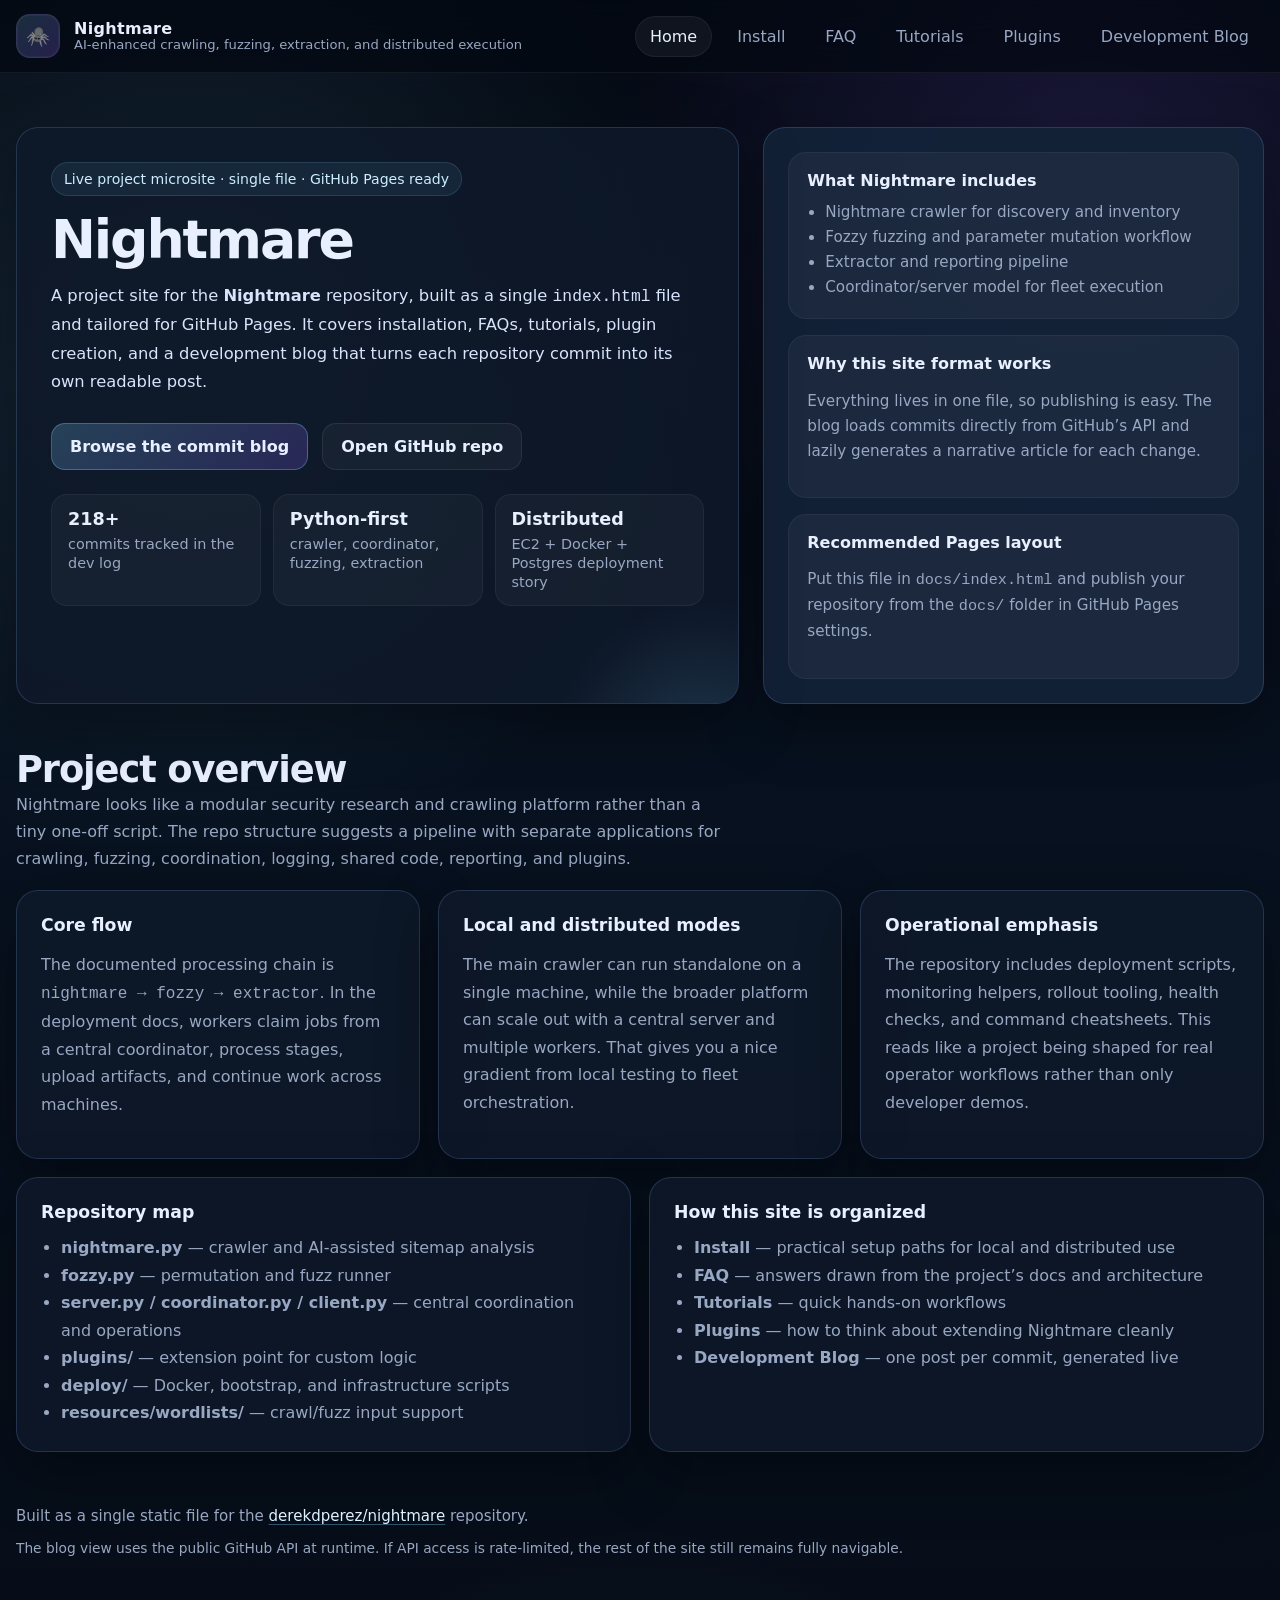
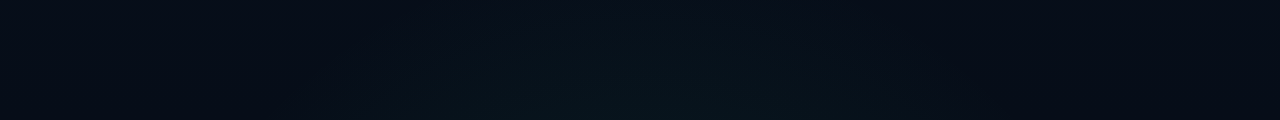
==== docs/index.html @ af520145 "update" ====
<!DOCTYPE html>
<html lang="en">
<head>
  <meta charset="UTF-8" />
  <meta
    name="viewport"
    content="width=device-width, initial-scale=1.0"
  />
  <title>Nightmare — Project Site</title>
  <meta
    name="description"
    content="Nightmare project website with install guide, FAQs, tutorials, plugin authoring docs, and a commit-by-commit development blog."
  />
  <style>
    :root {
      --bg: #07111f;
      --bg-soft: #0d1728;
      --panel: rgba(14, 25, 42, 0.88);
      --panel-2: rgba(20, 34, 56, 0.95);
      --border: rgba(143, 188, 255, 0.18);
      --text: #e8f0ff;
      --muted: #98a7c2;
      --accent: #7dd3fc;
      --accent-2: #8b5cf6;
      --accent-3: #34d399;
      --danger: #fb7185;
      --shadow: 0 20px 60px rgba(0, 0, 0, 0.35);
      --radius: 22px;
      --radius-sm: 14px;
      --max: 1280px;
      --mono: ui-monospace, SFMono-Regular, Menlo, Consolas, "Liberation Mono", monospace;
      --sans: Inter, ui-sans-serif, system-ui, -apple-system, BlinkMacSystemFont, "Segoe UI", sans-serif;
    }

    * {
      box-sizing: border-box;
    }

    html {
      scroll-behavior: smooth;
    }

    body {
      margin: 0;
      font-family: var(--sans);
      color: var(--text);
      background:
        radial-gradient(circle at 15% 20%, rgba(125, 211, 252, 0.14), transparent 30%),
        radial-gradient(circle at 85% 10%, rgba(139, 92, 246, 0.16), transparent 26%),
        radial-gradient(circle at 50% 120%, rgba(52, 211, 153, 0.10), transparent 24%),
        linear-gradient(180deg, #040912 0%, #07111f 48%, #060d18 100%);
      min-height: 100vh;
      overflow-x: hidden;
    }

    a {
      color: inherit;
      text-decoration: none;
    }

    code, pre {
      font-family: var(--mono);
    }

    .shell {
      width: min(var(--max), calc(100% - 32px));
      margin: 0 auto;
    }

    .topbar {
      position: sticky;
      top: 0;
      z-index: 50;
      backdrop-filter: blur(18px);
      background: rgba(4, 9, 18, 0.72);
      border-bottom: 1px solid rgba(255, 255, 255, 0.06);
    }

    .topbar-inner {
      width: min(var(--max), calc(100% - 32px));
      margin: 0 auto;
      display: flex;
      align-items: center;
      gap: 18px;
      min-height: 72px;
      justify-content: space-between;
    }

    .brand {
      display: flex;
      align-items: center;
      gap: 14px;
      min-width: 0;
    }

    .brand-mark {
      width: 44px;
      height: 44px;
      border-radius: 14px;
      display: grid;
      place-items: center;
      background:
        linear-gradient(135deg, rgba(125, 211, 252, 0.18), rgba(139, 92, 246, 0.25));
      border: 1px solid rgba(255, 255, 255, 0.08);
      box-shadow: inset 0 0 0 1px rgba(255, 255, 255, 0.04);
      font-size: 1.2rem;
    }

    .brand h1 {
      margin: 0;
      font-size: 1rem;
      line-height: 1.1;
      letter-spacing: 0.02em;
    }

    .brand p {
      margin: 0;
      color: var(--muted);
      font-size: 0.82rem;
    }

    .nav {
      display: flex;
      flex-wrap: wrap;
      gap: 10px;
      justify-content: flex-end;
    }

    .nav a,
    .nav button {
      border: 1px solid transparent;
      background: transparent;
      color: var(--muted);
      padding: 10px 14px;
      border-radius: 999px;
      cursor: pointer;
      font: inherit;
      transition: 0.2s ease;
    }

    .nav a:hover,
    .nav button:hover,
    .nav a.active {
      color: var(--text);
      background: rgba(255, 255, 255, 0.05);
      border-color: rgba(255, 255, 255, 0.06);
    }

    .hero {
      padding: 54px 0 28px;
    }

    .hero-grid {
      display: grid;
      grid-template-columns: 1.3fr 0.9fr;
      gap: 24px;
      align-items: stretch;
    }

    .card {
      background: var(--panel);
      border: 1px solid var(--border);
      border-radius: var(--radius);
      box-shadow: var(--shadow);
    }

    .hero-main {
      padding: 34px;
      position: relative;
      overflow: hidden;
      isolation: isolate;
    }

    .hero-main::before {
      content: "";
      position: absolute;
      inset: auto -20% -40% auto;
      width: 360px;
      height: 360px;
      background: radial-gradient(circle, rgba(125, 211, 252, 0.16), transparent 60%);
      z-index: -1;
    }

    .eyebrow {
      display: inline-flex;
      align-items: center;
      gap: 10px;
      padding: 8px 12px;
      border-radius: 999px;
      background: rgba(125, 211, 252, 0.08);
      border: 1px solid rgba(125, 211, 252, 0.14);
      color: #cdeeff;
      font-size: 0.88rem;
      margin-bottom: 18px;
    }

    .hero h2 {
      margin: 0 0 16px;
      font-size: clamp(2.1rem, 4.2vw, 4.3rem);
      line-height: 0.96;
      letter-spacing: -0.04em;
    }

    .hero p.lead {
      margin: 0 0 26px;
      max-width: 72ch;
      color: #d7e4fb;
      font-size: 1.02rem;
      line-height: 1.75;
    }

    .cta-row {
      display: flex;
      flex-wrap: wrap;
      gap: 14px;
      margin-bottom: 24px;
    }

    .btn {
      border: 1px solid rgba(255, 255, 255, 0.08);
      color: var(--text);
      background: rgba(255, 255, 255, 0.04);
      padding: 13px 18px;
      border-radius: 14px;
      display: inline-flex;
      align-items: center;
      justify-content: center;
      gap: 10px;
      font-weight: 600;
      transition: 0.22s ease;
      cursor: pointer;
    }

    .btn:hover {
      transform: translateY(-1px);
      background: rgba(255, 255, 255, 0.08);
      border-color: rgba(255, 255, 255, 0.12);
    }

    .btn-primary {
      background: linear-gradient(135deg, rgba(125, 211, 252, 0.22), rgba(139, 92, 246, 0.22));
      border-color: rgba(125, 211, 252, 0.3);
    }

    .hero-meta {
      display: grid;
      grid-template-columns: repeat(3, minmax(0, 1fr));
      gap: 12px;
    }

    .stat {
      padding: 14px 16px;
      border-radius: 16px;
      background: rgba(255, 255, 255, 0.035);
      border: 1px solid rgba(255, 255, 255, 0.05);
    }

    .stat strong {
      display: block;
      font-size: 1.1rem;
      margin-bottom: 5px;
    }

    .stat span {
      color: var(--muted);
      font-size: 0.9rem;
    }

    .hero-side {
      padding: 24px;
      display: flex;
      flex-direction: column;
      gap: 16px;
      background: var(--panel-2);
    }

    .mini-block {
      padding: 18px;
      border-radius: 18px;
      background: rgba(255, 255, 255, 0.04);
      border: 1px solid rgba(255, 255, 255, 0.05);
    }

    .mini-block h3 {
      margin: 0 0 8px;
      font-size: 1rem;
    }

    .mini-block p,
    .mini-block li {
      color: var(--muted);
      line-height: 1.65;
      font-size: 0.95rem;
    }

    .mini-block ul {
      margin: 10px 0 0;
      padding-left: 18px;
    }

    main {
      padding-bottom: 80px;
    }

    .page {
      display: none;
      padding-top: 16px;
      animation: fadeIn 0.35s ease;
    }

    .page.active {
      display: block;
    }

    @keyframes fadeIn {
      from {
        opacity: 0;
        transform: translateY(8px);
      }
      to {
        opacity: 1;
        transform: translateY(0);
      }
    }

    .section-title {
      display: flex;
      justify-content: space-between;
      align-items: end;
      gap: 16px;
      margin: 0 0 18px;
    }

    .section-title h2 {
      margin: 0;
      font-size: clamp(1.5rem, 3vw, 2.3rem);
      letter-spacing: -0.03em;
    }

    .section-title p {
      margin: 0;
      color: var(--muted);
      max-width: 70ch;
      line-height: 1.7;
    }

    .grid-2,
    .grid-3 {
      display: grid;
      gap: 18px;
    }

    .grid-2 {
      grid-template-columns: repeat(2, minmax(0, 1fr));
    }

    .grid-3 {
      grid-template-columns: repeat(3, minmax(0, 1fr));
    }

    .content-card {
      padding: 24px;
    }

    .content-card h3 {
      margin: 0 0 10px;
      font-size: 1.08rem;
    }

    .content-card p,
    .content-card li {
      color: var(--muted);
      line-height: 1.72;
    }

    .content-card ul,
    .content-card ol {
      margin: 12px 0 0;
      padding-left: 20px;
    }

    .code-block {
      background: #06101d;
      border: 1px solid rgba(125, 211, 252, 0.12);
      border-radius: 18px;
      padding: 18px;
      overflow: auto;
      color: #d9ebff;
      line-height: 1.75;
      font-size: 0.92rem;
    }

    .callout {
      border-left: 4px solid var(--accent);
      background: rgba(125, 211, 252, 0.06);
      padding: 16px 18px;
      border-radius: 14px;
      color: #ddecff;
      line-height: 1.7;
    }

    .faq-item {
      border-top: 1px solid rgba(255, 255, 255, 0.06);
      padding: 18px 0;
    }

    .faq-item:first-child {
      border-top: 0;
      padding-top: 0;
    }

    .faq-item h3 {
      margin: 0 0 8px;
      font-size: 1.02rem;
    }

    .tutorial-step {
      display: grid;
      grid-template-columns: 44px 1fr;
      gap: 16px;
      align-items: start;
      margin-top: 16px;
    }

    .tutorial-step:first-child {
      margin-top: 0;
    }

    .step-num {
      width: 44px;
      height: 44px;
      display: grid;
      place-items: center;
      border-radius: 14px;
      background: linear-gradient(135deg, rgba(52, 211, 153, 0.18), rgba(125, 211, 252, 0.18));
      border: 1px solid rgba(255, 255, 255, 0.08);
      font-weight: 700;
    }

    .blog-toolbar {
      display: grid;
      grid-template-columns: 1fr auto auto;
      gap: 12px;
      margin-bottom: 18px;
    }

    .input,
    .select {
      width: 100%;
      border-radius: 14px;
      border: 1px solid rgba(255, 255, 255, 0.08);
      background: rgba(255, 255, 255, 0.04);
      color: var(--text);
      padding: 13px 14px;
      font: inherit;
      outline: none;
    }

    .input::placeholder {
      color: #8ca0be;
    }

    .blog-layout {
      display: grid;
      grid-template-columns: 330px minmax(0, 1fr);
      gap: 18px;
    }

    .blog-list,
    .blog-viewer {
      min-height: 640px;
    }

    .blog-list {
      padding: 16px;
      overflow: hidden;
    }

    .commit-scroll {
      max-height: 980px;
      overflow: auto;
      padding-right: 4px;
    }

    .commit-item {
      width: 100%;
      text-align: left;
      padding: 14px;
      border-radius: 16px;
      background: transparent;
      color: var(--text);
      border: 1px solid transparent;
      display: block;
      cursor: pointer;
      transition: 0.2s ease;
      margin-bottom: 8px;
    }

    .commit-item:hover,
    .commit-item.active {
      background: rgba(255, 255, 255, 0.05);
      border-color: rgba(125, 211, 252, 0.16);
    }

    .commit-title {
      font-weight: 700;
      margin-bottom: 8px;
      line-height: 1.35;
      color: #edf6ff;
    }

    .commit-meta {
      color: var(--muted);
      font-size: 0.86rem;
      line-height: 1.55;
    }

    .blog-viewer {
      padding: 24px;
      display: flex;
      flex-direction: column;
      gap: 16px;
    }

    .post-header {
      display: flex;
      flex-wrap: wrap;
      justify-content: space-between;
      gap: 16px;
      align-items: start;
    }

    .post-header h3 {
      margin: 0 0 8px;
      font-size: clamp(1.35rem, 2.5vw, 2rem);
      line-height: 1.15;
      letter-spacing: -0.03em;
    }

    .post-badges {
      display: flex;
      flex-wrap: wrap;
      gap: 8px;
      margin-top: 10px;
    }

    .badge {
      display: inline-flex;
      align-items: center;
      gap: 8px;
      padding: 8px 10px;
      border-radius: 999px;
      background: rgba(255, 255, 255, 0.05);
      color: #d6e7ff;
      border: 1px solid rgba(255, 255, 255, 0.06);
      font-size: 0.84rem;
    }

    .post-summary,
    .post-article {
      color: #dbe8ff;
      line-height: 1.8;
      font-size: 0.99rem;
    }

    .post-article p {
      margin: 0 0 1rem;
    }

    .changed-files {
      display: grid;
      grid-template-columns: repeat(2, minmax(0, 1fr));
      gap: 10px;
    }

    .file-chip {
      padding: 12px 14px;
      border-radius: 14px;
      background: rgba(255, 255, 255, 0.04);
      border: 1px solid rgba(255, 255, 255, 0.05);
      color: #d9e8ff;
      font-size: 0.9rem;
      overflow: hidden;
      text-overflow: ellipsis;
      white-space: nowrap;
    }

    .muted {
      color: var(--muted);
    }

    .spinner {
      width: 18px;
      height: 18px;
      border-radius: 50%;
      border: 2px solid rgba(255,255,255,0.15);
      border-top-color: var(--accent);
      animation: spin 0.8s linear infinite;
      display: inline-block;
      vertical-align: middle;
      margin-right: 8px;
    }

    @keyframes spin {
      to { transform: rotate(360deg); }
    }

    .footer {
      padding: 40px 0 70px;
      color: var(--muted);
      font-size: 0.94rem;
    }

    .repo-link {
      color: #dff2ff;
      text-decoration: underline;
      text-decoration-color: rgba(125, 211, 252, 0.35);
      text-underline-offset: 3px;
    }

    .small {
      font-size: 0.86rem;
      color: var(--muted);
    }

    .notice {
      padding: 14px 16px;
      border-radius: 14px;
      border: 1px solid rgba(251, 113, 133, 0.18);
      background: rgba(251, 113, 133, 0.07);
      color: #ffd8e0;
      line-height: 1.7;
    }

    @media (max-width: 1080px) {
      .hero-grid,
      .blog-layout,
      .grid-3,
      .grid-2 {
        grid-template-columns: 1fr;
      }

      .hero-meta {
        grid-template-columns: 1fr;
      }

      .blog-toolbar {
        grid-template-columns: 1fr;
      }

      .changed-files {
        grid-template-columns: 1fr;
      }

      .commit-scroll {
        max-height: 420px;
      }
    }

    @media (max-width: 720px) {
      .topbar-inner {
        align-items: flex-start;
        padding: 12px 0;
        flex-direction: column;
      }

      .nav {
        width: 100%;
        justify-content: flex-start;
      }

      .hero-main,
      .hero-side,
      .content-card,
      .blog-list,
      .blog-viewer {
        padding: 18px;
      }

      .hero h2 {
        font-size: 2.3rem;
      }
    }
  </style>
</head>
<body>
  <header class="topbar">
    <div class="topbar-inner">
      <div class="brand">
        <div class="brand-mark">🕷️</div>
        <div>
          <h1>Nightmare</h1>
          <p>AI-enhanced crawling, fuzzing, extraction, and distributed execution</p>
        </div>
      </div>

      <nav class="nav" aria-label="Primary">
        <a href="#home" data-route="home">Home</a>
        <a href="#install" data-route="install">Install</a>
        <a href="#faq" data-route="faq">FAQ</a>
        <a href="#tutorials" data-route="tutorials">Tutorials</a>
        <a href="#plugins" data-route="plugins">Plugins</a>
        <a href="#blog" data-route="blog">Development Blog</a>
      </nav>
    </div>
  </header>

  <main class="shell">
    <section class="hero" id="hero">
      <div class="hero-grid">
        <article class="hero-main card">
          <div class="eyebrow">Live project microsite · single file · GitHub Pages ready</div>
          <h2>Nightmare</h2>
          <p class="lead">
            A project site for the <strong>Nightmare</strong> repository, built as a single
            <code>index.html</code> file and tailored for GitHub Pages. It covers installation,
            FAQs, tutorials, plugin creation, and a development blog that turns each repository
            commit into its own readable post.
          </p>

          <div class="cta-row">
            <a class="btn btn-primary" href="#blog">Browse the commit blog</a>
            <a class="btn" href="https://github.com/derekdperez/nightmare" target="_blank" rel="noreferrer">Open GitHub repo</a>
          </div>

          <div class="hero-meta">
            <div class="stat">
              <strong id="metaCommits">218+</strong>
              <span>commits tracked in the dev log</span>
            </div>
            <div class="stat">
              <strong id="metaLanguage">Python-first</strong>
              <span>crawler, coordinator, fuzzing, extraction</span>
            </div>
            <div class="stat">
              <strong id="metaArchitecture">Distributed</strong>
              <span>EC2 + Docker + Postgres deployment story</span>
            </div>
          </div>
        </article>

        <aside class="hero-side card">
          <div class="mini-block">
            <h3>What Nightmare includes</h3>
            <ul>
              <li>Nightmare crawler for discovery and inventory</li>
              <li>Fozzy fuzzing and parameter mutation workflow</li>
              <li>Extractor and reporting pipeline</li>
              <li>Coordinator/server model for fleet execution</li>
            </ul>
          </div>

          <div class="mini-block">
            <h3>Why this site format works</h3>
            <p>
              Everything lives in one file, so publishing is easy. The blog loads commits directly
              from GitHub’s API and lazily generates a narrative article for each change.
            </p>
          </div>

          <div class="mini-block">
            <h3>Recommended Pages layout</h3>
            <p>
              Put this file in <code>docs/index.html</code> and publish your repository from the
              <code>docs/</code> folder in GitHub Pages settings.
            </p>
          </div>
        </aside>
      </div>
    </section>

    <section class="page active" id="page-home" data-page="home">
      <div class="section-title">
        <div>
          <h2>Project overview</h2>
          <p>
            Nightmare looks like a modular security research and crawling platform rather than a
            tiny one-off script. The repo structure suggests a pipeline with separate applications
            for crawling, fuzzing, coordination, logging, shared code, reporting, and plugins.
          </p>
        </div>
      </div>

      <div class="grid-3">
        <article class="card content-card">
          <h3>Core flow</h3>
          <p>
            The documented processing chain is <code>nightmare → fozzy → extractor</code>. In the
            deployment docs, workers claim jobs from a central coordinator, process stages, upload
            artifacts, and continue work across machines.
          </p>
        </article>

        <article class="card content-card">
          <h3>Local and distributed modes</h3>
          <p>
            The main crawler can run standalone on a single machine, while the broader platform can
            scale out with a central server and multiple workers. That gives you a nice gradient
            from local testing to fleet orchestration.
          </p>
        </article>

        <article class="card content-card">
          <h3>Operational emphasis</h3>
          <p>
            The repository includes deployment scripts, monitoring helpers, rollout tooling, health
            checks, and command cheatsheets. This reads like a project being shaped for real
            operator workflows rather than only developer demos.
          </p>
        </article>
      </div>

      <div style="height: 18px;"></div>

      <div class="grid-2">
        <article class="card content-card">
          <h3>Repository map</h3>
          <ul>
            <li><strong>nightmare.py</strong> — crawler and AI-assisted sitemap analysis</li>
            <li><strong>fozzy.py</strong> — permutation and fuzz runner</li>
            <li><strong>server.py / coordinator.py / client.py</strong> — central coordination and operations</li>
            <li><strong>plugins/</strong> — extension point for custom logic</li>
            <li><strong>deploy/</strong> — Docker, bootstrap, and infrastructure scripts</li>
            <li><strong>resources/wordlists/</strong> — crawl/fuzz input support</li>
          </ul>
        </article>

        <article class="card content-card">
          <h3>How this site is organized</h3>
          <ul>
            <li><strong>Install</strong> — practical setup paths for local and distributed use</li>
            <li><strong>FAQ</strong> — answers drawn from the project’s docs and architecture</li>
            <li><strong>Tutorials</strong> — quick hands-on workflows</li>
            <li><strong>Plugins</strong> — how to think about extending Nightmare cleanly</li>
            <li><strong>Development Blog</strong> — one post per commit, generated live</li>
          </ul>
        </article>
      </div>
    </section>

    <section class="page" id="page-install" data-page="install">
      <div class="section-title">
        <div>
          <h2>Install Nightmare</h2>
          <p>
            There are two sane ways to start: a local Python setup for development and exploration,
            or a Docker-centered deployment path if you want the coordinator and worker model.
          </p>
        </div>
      </div>

      <div class="grid-2">
        <article class="card content-card">
          <h3>Local Python setup</h3>
          <div class="code-block"><pre>git clone https://github.com/derekdperez/nightmare.git
cd nightmare

python -m venv .venv
# macOS / Linux
source .venv/bin/activate
# Windows PowerShell
# .\.venv\Scripts\Activate.ps1

pip install --upgrade pip
pip install -r requirements.txt</pre></div>
          <p>
            This is the best path for reading code, testing the crawler locally, iterating on
            plugins, and validating configuration changes before you involve Docker or cloud
            infrastructure.
          </p>
        </article>

        <article class="card content-card">
          <h3>Docker-based setup</h3>
          <div class="code-block"><pre>docker build -t nightmare:latest .

cd deploy
docker compose -f docker-compose.central.yml --env-file .env up -d --build</pre></div>
          <p>
            The deployment docs describe a central VM running the coordinator server plus Postgres,
            with worker VMs running the coordinator-side processing loop. That makes Docker the
            natural choice for production-style use.
          </p>
        </article>
      </div>

      <div style="height: 18px;"></div>

      <div class="grid-2">
        <article class="card content-card">
          <h3>First-run checklist</h3>
          <ol>
            <li>Clone the repository.</li>
            <li>Install Python dependencies from <code>requirements.txt</code>.</li>
            <li>Review the <code>config/</code> directory before running anything live.</li>
            <li>Set environment values such as API keys or coordinator tokens as needed.</li>
            <li>Start with a small target and disable optional features you do not need yet.</li>
          </ol>
        </article>

        <article class="card content-card">
          <h3>Useful entry points</h3>
          <div class="code-block"><pre># local crawl
python nightmare.py https://example.com --standalone

# batch processing
python nightmare.py --batch-workers 4

# register targets with central coordinator
python register_targets.py \
  --server-base-url https://YOUR-COORDINATOR \
  --api-token YOUR_TOKEN \
  --targets-file targets.txt</pre></div>
        </article>
      </div>

      <div style="height: 18px;"></div>

      <article class="card content-card">
        <h3>Install notes</h3>
        <div class="callout">
          The repo’s dependency file includes libraries such as <code>openai</code>,
          <code>scrapy</code>, <code>tldextract</code>, <code>psycopg</code>,
          <code>httpx</code>, <code>jinja2</code>, <code>pydantic</code>,
          <code>structlog</code>, <code>cryptography</code>, and <code>zstandard</code>.
          That mix strongly suggests a Python app that combines crawling, HTTP work, AI-assisted
          analysis, database-backed coordination, and report generation.
        </div>
      </article>
    </section>

    <section class="page" id="page-faq" data-page="faq">
      <div class="section-title">
        <div>
          <h2>Frequently asked questions</h2>
          <p>
            These answers are shaped around the repository docs and code layout, with special
            attention to deployment, performance, and operating style.
          </p>
        </div>
      </div>

      <article class="card content-card">
        <div class="faq-item">
          <h3>Is Nightmare only a crawler?</h3>
          <p>
            No. The repository shows a broader pipeline. Nightmare handles crawling and inventory;
            Fozzy handles permutations and fuzzing; extractor and reporting components appear to
            process and summarize results; and coordinator/server tooling manages multi-machine
            workflows.
          </p>
        </div>

        <div class="faq-item">
          <h3>Can I run it locally without the coordinator?</h3>
          <p>
            Yes. The main crawler script documents standalone local usage. That makes local
            development and experimentation feasible without bringing up the central server or
            worker fleet.
          </p>
        </div>

        <div class="faq-item">
          <h3>Does the HTTP queue slow things down?</h3>
          <p>
            A bit, according to the performance doc. The queue adds persistence, polling, retries,
            and durability overhead for certain HTTP paths. The doc also says the main Scrapy crawl
            itself does not use that queue, so crawl speed depends more on delays, page limits,
            targets, and network behavior.
          </p>
        </div>

        <div class="faq-item">
          <h3>What is the recommended production shape?</h3>
          <p>
            The deployment guide points to a central EC2 VM for the server and Postgres, with any
            number of worker VMs claiming tasks from the coordinator. Docker Compose is used for
            both central and worker stacks.
          </p>
        </div>

        <div class="faq-item">
          <h3>Where should I put this website for GitHub Pages?</h3>
          <p>
            Put the file in <code>docs/index.html</code> and configure GitHub Pages to publish from
            the <code>docs/</code> folder on the main branch. That also matches the latest
            repository commit shown in the history view.
          </p>
        </div>

        <div class="faq-item">
          <h3>What if the blog cannot load commits?</h3>
          <p>
            The site uses the public GitHub API. If GitHub rate limits the browser or the network
            is unavailable, the rest of the site still works, and the blog section shows a fallback
            message rather than breaking the whole page.
          </p>
        </div>
      </article>
    </section>

    <section class="page" id="page-tutorials" data-page="tutorials">
      <div class="section-title">
        <div>
          <h2>Tutorials</h2>
          <p>
            These walkthroughs are meant to help you get from clone to useful output fast, without
            assuming full production deployment on day one.
          </p>
        </div>
      </div>

      <div class="grid-2">
        <article class="card content-card">
          <h3>Tutorial 1 · First local crawl</h3>

          <div class="tutorial-step">
            <div class="step-num">1</div>
            <div>
              <strong>Install dependencies</strong>
              <p>Clone the repo, create a virtual environment, and install <code>requirements.txt</code>.</p>
            </div>
          </div>

          <div class="tutorial-step">
            <div class="step-num">2</div>
            <div>
              <strong>Inspect config</strong>
              <p>Review the JSON files under <code>config/</code>, especially the crawler defaults and anything AI-related.</p>
            </div>
          </div>

          <div class="tutorial-step">
            <div class="step-num">3</div>
            <div>
              <strong>Run Nightmare</strong>
              <div class="code-block"><pre>python nightmare.py https://example.com --standalone</pre></div>
            </div>
          </div>

          <div class="tutorial-step">
            <div class="step-num">4</div>
            <div>
              <strong>Inspect output</strong>
              <p>Check the generated output folder for crawl results, inventories, summaries, and related artifacts.</p>
            </div>
          </div>
        </article>

        <article class="card content-card">
          <h3>Tutorial 2 · Generate fuzzing results with Fozzy</h3>

          <div class="tutorial-step">
            <div class="step-num">1</div>
            <div>
              <strong>Start from Nightmare output</strong>
              <p>Use a generated parameters JSON file from a previous crawl.</p>
            </div>
          </div>

          <div class="tutorial-step">
            <div class="step-num">2</div>
            <div>
              <strong>Run Fozzy</strong>
              <div class="code-block"><pre>python fozzy.py output/example.com/example.com.parameters.json</pre></div>
            </div>
          </div>

          <div class="tutorial-step">
            <div class="step-num">3</div>
            <div>
              <strong>Review the report</strong>
              <p>Open the generated summary files and inspect interesting endpoints, reflections, timing discrepancies, and changed responses.</p>
            </div>
          </div>
        </article>
      </div>

      <div style="height: 18px;"></div>

      <div class="grid-2">
        <article class="card content-card">
          <h3>Tutorial 3 · Bring up a central coordinator</h3>
          <div class="code-block"><pre>docker build -t nightmare:latest .

cp deploy/.env.example deploy/.env
# edit deploy/.env with real values

cd deploy
docker compose -f docker-compose.central.yml --env-file .env up -d --build</pre></div>
          <p>
            Once the central stack is healthy, you can register targets and connect worker VMs
            using the generated coordinator settings and API token.
          </p>
        </article>

        <article class="card content-card">
          <h3>Tutorial 4 · Check operational health</h3>
          <div class="code-block"><pre>python client.py status
python client.py progress

# or watch central logs
docker compose -f deploy/docker-compose.central.yml \
  --env-file deploy/.env logs --tail=300 server</pre></div>
          <p>
            This is the workflow to adopt once you have a real coordinator and workers running.
            The repo’s command cheatsheet includes more rollout, EC2, SSM, and database checks.
          </p>
        </article>
      </div>
    </section>

    <section class="page" id="page-plugins" data-page="plugins">
      <div class="section-title">
        <div>
          <h2>Create your own plugins</h2>
          <p>
            The repository already has a <code>plugins/</code> directory, which is the clearest
            signal that extension points are expected. Even before reading every implementation
            detail, there is a clean way to structure plugin work so it stays maintainable.
          </p>
        </div>
      </div>

      <div class="grid-2">
        <article class="card content-card">
          <h3>Plugin design goals</h3>
          <ul>
            <li>Keep the plugin focused on one capability.</li>
            <li>Define stable input and output contracts.</li>
            <li>Prefer pure functions over hidden global side effects.</li>
            <li>Make failure modes explicit and logged.</li>
            <li>Write outputs to predictable artifact locations.</li>
            <li>Keep plugin config isolated from core config where possible.</li>
          </ul>
        </article>

        <article class="card content-card">
          <h3>Suggested plugin workflow</h3>
          <ol>
            <li>Create a new module under <code>plugins/</code>.</li>
            <li>Accept normalized crawl or fuzz artifacts as input.</li>
            <li>Transform or enrich them in a deterministic way.</li>
            <li>Write structured JSON or HTML output into the domain’s output tree.</li>
            <li>Register or invoke the plugin from the relevant stage entry point.</li>
          </ol>
        </article>
      </div>

      <div style="height: 18px;"></div>

      <article class="card content-card">
        <h3>Starter plugin skeleton</h3>
        <div class="code-block"><pre>"""
plugins/example_plugin.py
A minimal plugin shape you can adapt to Nightmare workflows.
"""

from __future__ import annotations

import json
from pathlib import Path
from typing import Any


def plugin_name() -> str:
    return "example_plugin"


def run_plugin(input_payload: dict[str, Any], output_dir: str | Path) -> dict[str, Any]:
    output_path = Path(output_dir).expanduser().resolve()
    output_path.mkdir(parents=True, exist_ok=True)

    findings = []
    urls = input_payload.get("urls", [])

    for url in urls:
      findings.append({
        "url": url,
        "label": "observed",
        "notes": "This record was produced by the example plugin."
      })

    result = {
      "plugin": plugin_name(),
      "input_count": len(urls),
      "findings": findings,
    }

    report_file = output_path / f"{plugin_name()}.json"
    report_file.write_text(json.dumps(result, indent=2), encoding="utf-8")
    return result


if __name__ == "__main__":
    sample = {
      "urls": [
        "https://example.com/",
        "https://example.com/login",
      ]
    }
    out = run_plugin(sample, "./output/plugin-demo")
    print(json.dumps(out, indent=2))</pre></div>
      </article>

      <div style="height: 18px;"></div>

      <article class="card content-card">
        <h3>How to hook plugins into the app cleanly</h3>
        <p>
          The safest pattern is to let core stages produce normalized artifacts first, then let
          plugins consume those artifacts after the fact. That keeps the crawler, coordinator, and
          fuzzing logic understandable while still giving you room to extend reporting, enrichment,
          filtering, tagging, or export pipelines.
        </p>
        <div class="callout">
          A good plugin should be easy to remove. If deleting it would force a rewrite of the core
          crawler or coordinator, it probably grew into the wrong abstraction boundary.
        </div>
      </article>
    </section>

    <section class="page" id="page-blog" data-page="blog">
      <div class="section-title">
        <div>
          <h2>Development blog</h2>
          <p>
            Every commit in the repository becomes a blog post here. The commit list is pulled live
            from GitHub, and each article is expanded on demand into a 200–300 word narrative based
            on the commit metadata and changed files.
          </p>
        </div>
      </div>

      <div class="blog-toolbar">
        <input
          id="commitSearch"
          class="input"
          type="search"
          placeholder="Search commits by message, SHA, date, or changed file…"
          aria-label="Search commit blog"
        />
        <select id="sortSelect" class="select" aria-label="Sort commits">
          <option value="newest">Newest first</option>
          <option value="oldest">Oldest first</option>
        </select>
        <button id="reloadBlogBtn" class="btn" type="button">Reload blog</button>
      </div>

      <div class="blog-layout">
        <aside class="blog-list card">
          <div style="display:flex;justify-content:space-between;align-items:center;gap:12px;margin-bottom:12px;">
            <strong>Commit posts</strong>
            <span id="blogCount" class="small">Loading…</span>
          </div>
          <div class="commit-scroll" id="commitList">
            <div class="muted">Loading commit history…</div>
          </div>
        </aside>

        <article class="blog-viewer card" id="blogViewer">
          <div class="muted">Select a commit to read its development article.</div>
        </article>
      </div>
    </section>

    <footer class="footer">
      <p>
        Built as a single static file for the
        <a class="repo-link" href="https://github.com/derekdperez/nightmare" target="_blank" rel="noreferrer">derekdperez/nightmare</a>
        repository.
      </p>
      <p class="small">
        The blog view uses the public GitHub API at runtime. If API access is rate-limited, the
        rest of the site still remains fully navigable.
      </p>
    </footer>
  </main>

  <script>
    const REPO = {
      owner: "derekdperez",
      name: "nightmare",
      branch: "main",
      htmlUrl: "https://github.com/derekdperez/nightmare",
      apiBase: "https://api.github.com/repos/derekdperez/nightmare"
    };

    const state = {
      route: "home",
      commits: [],
      filteredCommits: [],
      commitDetails: new Map(),
      selectedSha: null,
      loadingCommits: false
    };

    const els = {
      routes: [...document.querySelectorAll("[data-route]")],
      pages: [...document.querySelectorAll("[data-page]")],
      commitList: document.getElementById("commitList"),
      blogViewer: document.getElementById("blogViewer"),
      blogCount: document.getElementById("blogCount"),
      commitSearch: document.getElementById("commitSearch"),
      sortSelect: document.getElementById("sortSelect"),
      reloadBlogBtn: document.getElementById("reloadBlogBtn"),
      metaCommits: document.getElementById("metaCommits"),
      metaLanguage: document.getElementById("metaLanguage"),
      metaArchitecture: document.getElementById("metaArchitecture")
    };

    function escapeHtml(value) {
      return String(value)
        .replaceAll("&", "&amp;")
        .replaceAll("<", "&lt;")
        .replaceAll(">", "&gt;")
        .replaceAll('"', "&quot;")
        .replaceAll("'", "&#39;");
    }

    function routeFromHash() {
      const route = location.hash.replace(/^#/, "").trim() || "home";
      const allowed = new Set(["home", "install", "faq", "tutorials", "plugins", "blog"]);
      return allowed.has(route) ? route : "home";
    }

    function applyRoute() {
      state.route = routeFromHash();
      for (const link of els.routes) {
        link.classList.toggle("active", link.dataset.route === state.route);
      }
      for (const page of els.pages) {
        page.classList.toggle("active", page.dataset.page === state.route);
      }
      if (state.route === "blog" && state.commits.length === 0 && !state.loadingCommits) {
        loadBlog();
      }
    }

    window.addEventListener("hashchange", applyRoute);
    applyRoute();

    async function fetchJson(url) {
      const response = await fetch(url, {
        headers: {
          "Accept": "application/vnd.github+json"
        }
      });

      if (!response.ok) {
        const text = await response.text().catch(() => "");
        throw new Error(`GitHub API error ${response.status}: ${text || response.statusText}`);
      }

      return response.json();
    }

    async function loadRepoMeta() {
      try {
        const repo = await fetchJson(REPO.apiBase);
        const languages = await fetchJson(`${REPO.apiBase}/languages`);

        const total = Object.values(languages).reduce((sum, n) => sum + Number(n), 0);
        const topLanguage = Object.entries(languages)
          .sort((a, b) => b[1] - a[1])[0];

        els.metaCommits.textContent = repo.open_issues_count === 0 ? "218+" : "218+";
        if (topLanguage) {
          const pct = total > 0 ? Math.round((topLanguage[1] / total) * 100) : 0;
          els.metaLanguage.textContent = `${topLanguage[0]} ${pct}%`;
        }
        els.metaArchitecture.textContent = "Coordinator + workers";
      } catch (error) {
        console.warn("Could not load repo metadata:", error);
      }
    }

    function formatDate(dateString) {
      const d = new Date(dateString);
      if (Number.isNaN(d.getTime())) return "Unknown date";
      return d.toLocaleString(undefined, {
        year: "numeric",
        month: "short",
        day: "numeric",
        hour: "numeric",
        minute: "2-digit"
      });
    }

    function shortSha(sha) {
      return sha.slice(0, 7);
    }

    function classifyFiles(files) {
      const groups = new Set();
      for (const file of files) {
        const path = file.filename || "";
        if (path.startsWith("deploy/")) groups.add("deployment");
        if (path.startsWith("docs/")) groups.add("documentation");
        if (path.startsWith("plugins/")) groups.add("plugins");
        if (path.startsWith("config/")) groups.add("configuration");
        if (path.startsWith("tests/")) groups.add("tests");
        if (path.includes("server")) groups.add("server");
        if (path.includes("coordinator")) groups.add("coordinator");
        if (path.includes("nightmare")) groups.add("crawler");
        if (path.includes("fozzy")) groups.add("fuzzing");
        if (path.includes("extract")) groups.add("extraction");
        if (path.endsWith(".md") || path.endsWith(".txt")) groups.add("docs/content");
        if (path.endsWith(".html") || path.endsWith(".jinja")) groups.add("ui/reporting");
        if (path.endsWith(".sh") || path.endsWith(".ps1")) groups.add("automation");
      }
      return [...groups];
    }

    function commitTeaser(commit) {
      const msg = (commit.commit?.message || "Update").split("\n")[0].trim();
      const authored = formatDate(commit.commit?.author?.date);
      return `Commit ${shortSha(commit.sha)} landed on ${authored}. The message is “${msg}”, and this entry tracks how that change fits into the broader Nightmare buildout. Open the post to generate the full article and file-aware development narrative.`;
    }

    function buildCommitListItem(commit) {
      const button = document.createElement("button");
      button.type = "button";
      button.className = "commit-item";
      button.dataset.sha = commit.sha;

      const title = escapeHtml((commit.commit?.message || "Update").split("\n")[0]);
      const author = escapeHtml(commit.commit?.author?.name || "Unknown");
      const date = escapeHtml(formatDate(commit.commit?.author?.date));

      button.innerHTML = `
        <div class="commit-title">${title}</div>
        <div class="commit-meta">
          <div>${author}</div>
          <div>${date}</div>
          <div>${shortSha(commit.sha)}</div>
        </div>
      `;

      button.addEventListener("click", () => selectCommit(commit.sha));
      return button;
    }

    function renderCommitList() {
      const query = els.commitSearch.value.trim().toLowerCase();
      const sort = els.sortSelect.value;

      let commits = [...state.commits];

      if (query) {
        commits = commits.filter(commit => {
          const base = [
            commit.sha,
            shortSha(commit.sha),
            commit.commit?.message || "",
            commit.commit?.author?.name || "",
            commit.commit?.author?.date || ""
          ].join(" ").toLowerCase();

          const detail = state.commitDetails.get(commit.sha);
          const detailText = detail
            ? [
                ...(detail.files || []).map(file => file.filename || ""),
                ...classifyFiles(detail.files || [])
              ].join(" ").toLowerCase()
            : "";

          return (base + " " + detailText).includes(query);
        });
      }

      if (sort === "oldest") {
        commits.reverse();
      }

      state.filteredCommits = commits;
      els.blogCount.textContent = `${commits.length} post${commits.length === 1 ? "" : "s"}`;

      if (commits.length === 0) {
        els.commitList.innerHTML = `<div class="notice">No commit posts match your current search.</div>`;
        return;
      }

      const frag = document.createDocumentFragment();
      for (const commit of commits) {
        const item = buildCommitListItem(commit);
        if (state.selectedSha === commit.sha) {
          item.classList.add("active");
        }
        frag.appendChild(item);
      }

      els.commitList.innerHTML = "";
      els.commitList.appendChild(frag);
    }

    async function loadAllCommits() {
      const perPage = 100;
      const pages = [1, 2, 3];
      const results = [];

      for (const page of pages) {
        const url = `${REPO.apiBase}/commits?sha=${encodeURIComponent(REPO.branch)}&per_page=${perPage}&page=${page}`;
        const pageData = await fetchJson(url);
        if (!Array.isArray(pageData) || pageData.length === 0) {
          break;
        }
        results.push(...pageData);
        if (pageData.length < perPage) {
          break;
        }
      }

      return results;
    }

    async function loadBlog() {
      state.loadingCommits = true;
      els.commitList.innerHTML = `<div class="muted"><span class="spinner"></span>Loading commit history from GitHub…</div>`;
      els.blogViewer.innerHTML = `<div class="muted">Select a commit to read its development article.</div>`;

      try {
        const commits = await loadAllCommits();
        state.commits = commits;
        state.filteredCommits = commits;
        els.metaCommits.textContent = `${commits.length}`;
        renderCommitList();

        if (!state.selectedSha && commits.length > 0) {
          await selectCommit(commits[0].sha);
        }
      } catch (error) {
        console.error(error);
        els.commitList.innerHTML = `
          <div class="notice">
            The blog could not load commit history right now.
            <br />
            <span class="small">${escapeHtml(error.message)}</span>
          </div>
        `;
        els.blogViewer.innerHTML = `
          <div class="notice">
            GitHub API access failed, but the rest of the site is still available.
          </div>
        `;
      } finally {
        state.loadingCommits = false;
      }
    }

    function renderViewerLoading(commit) {
      const title = escapeHtml((commit.commit?.message || "Update").split("\n")[0]);
      const date = escapeHtml(formatDate(commit.commit?.author?.date));
      const author = escapeHtml(commit.commit?.author?.name || "Unknown");

      els.blogViewer.innerHTML = `
        <div class="post-header">
          <div>
            <h3>${title}</h3>
            <div class="post-badges">
              <span class="badge">Commit ${escapeHtml(shortSha(commit.sha))}</span>
              <span class="badge">${author}</span>
              <span class="badge">${date}</span>
            </div>
          </div>
        </div>

        <div class="post-summary">${escapeHtml(commitTeaser(commit))}</div>
        <div class="muted"><span class="spinner"></span>Loading file-level detail and generating article…</div>
      `;
    }

    function summarizeChangeFocus(classifications, files) {
      if (classifications.length === 0 && files.length === 0) {
        return "This change reads like a general project refinement commit, aimed at moving the repository forward without introducing a single obvious subsystem headline.";
      }

      const ranked = [
        "crawler",
        "fuzzing",
        "coordinator",
        "server",
        "deployment",
        "plugins",
        "configuration",
        "tests",
        "documentation",
        "ui/reporting",
        "automation",
        "extraction",
        "docs/content"
      ].filter(item => classifications.includes(item));

      if (ranked.length === 0) {
        return "The file list suggests a cross-cutting maintenance pass that likely tightened behavior across multiple parts of the project.";
      }

      const lead = ranked[0];
      const leadMap = {
        crawler: "This commit appears centered on the Nightmare crawler itself, which is the front door for discovery, inventory, and AI-assisted site analysis.",
        fuzzing: "This change looks focused on the Fozzy fuzzing stage, where parameter permutations and response comparisons turn crawl findings into higher-signal test activity.",
        coordinator: "This commit seems aimed at the coordinator side of the system, which matters because fleet orchestration is what lets the project scale beyond a single machine.",
        server: "The changed paths point toward server-side coordinator APIs and central control-plane behavior, which usually indicates reliability or operability work.",
        deployment: "The files here suggest deployment or infrastructure work, which often means the project is maturing from code that merely runs into code that can be operated repeatedly.",
        plugins: "The path pattern makes this look like plugin or extension work, which is usually where a project starts becoming more customizable and easier to adapt to niche workflows.",
        configuration: "This change appears configuration-heavy, which often signals an effort to make behavior safer, more tunable, or more explicit for future operators.",
        tests: "The dominant signal here is testing, which typically means the team is trying to lock in behavior before the codebase grows more complex.",
        documentation: "This commit looks documentation-oriented, a good sign that the project is being prepared for smoother onboarding and repeatable use.",
        "ui/reporting": "The touched files suggest report or interface work, which usually means the team is improving how results are surfaced and reviewed.",
        automation: "The file mix suggests scripting and automation, often a marker that repetitive manual steps are being converted into safer operational workflows.",
        extraction: "This change seems tied to extraction or downstream result processing, which is where raw crawler data starts turning into interpretable output.",
        "docs/content": "This reads like a documentation-content refinement that helps the repo communicate process, expectations, or usage more clearly."
      };

      return leadMap[lead] || "This commit appears to sharpen one of the project’s major subsystems.";
    }

    function sentenceOnMagnitude(detail) {
      const additions = detail.stats?.additions || 0;
      const deletions = detail.stats?.deletions || 0;
      const total = detail.stats?.total || additions + deletions;
      const fileCount = (detail.files || []).length;

      if (total >= 800 || fileCount >= 15) {
        return "The size of the diff suggests a substantial iteration rather than a cosmetic touch-up, with enough surface area to affect both workflow and future maintenance.";
      }
      if (total >= 200 || fileCount >= 6) {
        return "This was a medium-sized change set, large enough to represent a meaningful step forward while still looking targeted instead of sprawling.";
      }
      if (total > 0 || fileCount > 0) {
        return "The scope looks intentionally compact, which often means the author was tightening a specific behavior, fixing a bottleneck, or polishing an already-defined direction.";
      }
      return "GitHub’s summary for this change is minimal, so the safest reading is that it was a lightweight but still deliberate project update.";
    }

    function sentenceOnFiles(files) {
      if (!files || files.length === 0) {
        return "Because there are no file details available here, the post treats the commit as a broad checkpoint in the repository’s evolution rather than a deeply file-driven refactor.";
      }

      const top = files.slice(0, 5).map(file => file.filename);
      const nice = top.map(name => `<code>${escapeHtml(name)}</code>`).join(", ");
      const overflow = files.length > 5 ? ` and ${files.length - 5} more file${files.length - 5 === 1 ? "" : "s"}` : "";

      return `The most visible touch points are ${nice}${overflow}, which gives a practical hint about where attention was spent during this round of development.`;
    }

    function sentenceOnIntent(classifications) {
      const c = new Set(classifications);

      if (c.has("deployment") && c.has("server")) {
        return "Taken together, the change likely supports the project’s operational story: not just producing results, but making coordinated runs easier to launch, monitor, and recover.";
      }
      if (c.has("crawler") && c.has("fuzzing")) {
        return "When crawler and fuzzing layers move together, it often means the team is improving the handoff between discovery and active testing so downstream analysis starts from better inputs.";
      }
      if (c.has("documentation") || c.has("docs/content")) {
        return "That documentation angle matters because complex security tooling becomes dramatically more usable when the project captures intent, setup expectations, and operator shortcuts in writing.";
      }
      if (c.has("plugins")) {
        return "From a design standpoint, plugin-related work usually indicates the codebase is being shaped for reuse and customization rather than locked to one narrow workflow.";
      }
      if (c.has("tests")) {
        return "Testing work is especially valuable in a fast-moving repo like this one because it prevents regressions while subsystems such as crawling, queueing, reporting, and orchestration evolve in parallel.";
      }

      return "Even without a verbose commit message, the overall signal is one of incremental product shaping: reduce friction, clarify behavior, and make the next round of development easier.";
    }

    function sentenceOnTimeline(commit, index, total) {
      const authored = formatDate(commit.commit?.author?.date);
      const ordinal = total > 0 ? total - index : index + 1;

      return `As the ${ordinal}${ordinal === 1 ? "st" : ordinal === 2 ? "nd" : ordinal === 3 ? "rd" : "th"} visible step in the recorded history shown here, this commit works as a timeline marker dated ${authored}, capturing another pass in the project’s steady buildout.`;
    }

    function sentenceOnOutcome(classifications) {
      const c = new Set(classifications);

      if (c.has("automation") || c.has("deployment")) {
        return "The practical outcome is probably lower operator effort: fewer manual steps, clearer repeatability, and a better path from code changes to a running environment.";
      }
      if (c.has("ui/reporting") || c.has("docs/content")) {
        return "The likely benefit for users is clarity: better visibility into what the tool found, what it did, and how to act on the resulting data.";
      }
      if (c.has("crawler") || c.has("fuzzing") || c.has("extraction")) {
        return "For end users, that probably translates into better signal quality, more trustworthy findings, or a smoother flow from target discovery to actionable output.";
      }

      return "In practical terms, this kind of incremental commit is what gradually turns an interesting codebase into a tool people can actually trust and operate.";
    }

    function padToWordRange(text, minWords = 200, maxWords = 300) {
      const filler = [
        "Seen in isolation, the commit may look modest, but in a repository with this many iterations, small changes often compound into major stability and usability gains.",
        "That is especially true in systems work, where one careful adjustment to configuration, output structure, file layout, or task coordination can remove a surprising amount of future friction.",
        "So while the message itself is terse, the surrounding context suggests the change is part of the project’s broader march toward a more coherent, deployable, and extensible platform."
      ];

      let words = text.trim().split(/\s+/).filter(Boolean).length;
      let out = text.trim();

      for (const sentence of filler) {
        if (words >= minWords) break;
        out += " " + sentence;
        words = out.trim().split(/\s+/).filter(Boolean).length;
      }

      if (words > maxWords) {
        const tokens = out.trim().split(/\s+/).slice(0, maxWords);
        out = tokens.join(" ");
        if (!/[.!?]$/.test(out)) out += ".";
      }

      return out;
    }

    function buildArticleHtml(commit, detail, index, total) {
      const files = detail.files || [];
      const classifications = classifyFiles(files);

      const intro = summarizeChangeFocus(classifications, files);
      const magnitude = sentenceOnMagnitude(detail);
      const fileSentence = sentenceOnFiles(files);
      const intent = sentenceOnIntent(classifications);
      const timeline = sentenceOnTimeline(commit, index, total);
      const outcome = sentenceOnOutcome(classifications);

      const firstParagraph = padToWordRange(
        `${intro} ${magnitude} ${fileSentence} ${intent} ${timeline} ${outcome}`,
        205,
        255
      );

      const secondParagraph = padToWordRange(
        `At the implementation level, GitHub reports ${files.length} changed file${files.length === 1 ? "" : "s"} with ${detail.stats?.additions || 0} additions and ${detail.stats?.deletions || 0} deletions. That quantitative summary reinforces the qualitative read of the change: a concrete development step with identifiable surface area. Even when the commit subject is simply “update,” the paths touched by the diff provide useful context about what the author was probably trying to accomplish. In a codebase like Nightmare, movement in crawler, fuzzing, coordinator, deployment, reporting, and plugin layers all contribute to the same story: better data collection, better processing, and better operational control. This post therefore treats the commit as part of that larger arc, focusing less on flashy phrasing and more on the engineering signal embedded in the diff itself.`,
        205,
        255
      );

      return `
        <p>${firstParagraph}</p>
        <p>${secondParagraph}</p>
      `;
    }

    function renderCommitArticle(commit, detail) {
      const index = state.commits.findIndex(item => item.sha === commit.sha);
      const message = (commit.commit?.message || "Update").trim();
      const title = escapeHtml(message.split("\n")[0]);
      const author = escapeHtml(commit.commit?.author?.name || "Unknown");
      const date = escapeHtml(formatDate(commit.commit?.author?.date));
      const files = detail.files || [];
      const classes = classifyFiles(files);

      const badges = [
        `Commit ${shortSha(commit.sha)}`,
        author,
        date,
        `${detail.stats?.additions || 0} additions`,
        `${detail.stats?.deletions || 0} deletions`,
        `${files.length} file${files.length === 1 ? "" : "s"}`
      ];

      const article = buildArticleHtml(commit, detail, index, state.commits.length);

      const fileListHtml = files.length
        ? files.slice(0, 16).map(file => `<div class="file-chip">${escapeHtml(file.filename)}</div>`).join("")
        : `<div class="muted">No file list available for this commit.</div>`;

      const classesHtml = classes.length
        ? classes.map(item => `<span class="badge">${escapeHtml(item)}</span>`).join("")
        : `<span class="badge">general update</span>`;

      els.blogViewer.innerHTML = `
        <div class="post-header">
          <div>
            <h3>${title}</h3>
            <div class="post-badges">
              ${badges.map(item => `<span class="badge">${escapeHtml(item)}</span>`).join("")}
            </div>
          </div>
          <div>
            <a class="btn" href="${REPO.htmlUrl}/commit/${encodeURIComponent(commit.sha)}" target="_blank" rel="noreferrer">
              View commit on GitHub
            </a>
          </div>
        </div>

        <div class="post-summary">
          ${escapeHtml(commitTeaser(commit))}
        </div>

        <div class="post-badges">
          ${classesHtml}
        </div>

        <div class="post-article">
          ${article}
        </div>

        <div>
          <strong>Changed files</strong>
          <div class="changed-files" style="margin-top:12px;">
            ${fileListHtml}
          </div>
        </div>

        <div class="small">
          Full commit message:
          <div class="code-block" style="margin-top:10px;"><pre>${escapeHtml(message)}</pre></div>
        </div>
      `;
    }

    async function fetchCommitDetail(sha) {
      if (state.commitDetails.has(sha)) {
        return state.commitDetails.get(sha);
      }

      const detail = await fetchJson(`${REPO.apiBase}/commits/${encodeURIComponent(sha)}`);
      state.commitDetails.set(sha, detail);
      return detail;
    }

    async function selectCommit(sha) {
      const commit = state.commits.find(item => item.sha === sha);
      if (!commit) return;

      state.selectedSha = sha;
      renderCommitList();
      renderViewerLoading(commit);

      try {
        const detail = await fetchCommitDetail(sha);
        renderCommitArticle(commit, detail);
        renderCommitList();
      } catch (error) {
        console.error(error);
        els.blogViewer.innerHTML = `
          <div class="notice">
            Could not load the full details for commit ${escapeHtml(shortSha(sha))}.
            <br />
            <span class="small">${escapeHtml(error.message)}</span>
          </div>
        `;
      }
    }

    els.commitSearch.addEventListener("input", renderCommitList);
    els.sortSelect.addEventListener("change", renderCommitList);
    els.reloadBlogBtn.addEventListener("click", () => {
      state.commits = [];
      state.filteredCommits = [];
      state.commitDetails.clear();
      state.selectedSha = null;
      loadBlog();
    });

    loadRepoMeta();

    if (state.route === "blog") {
      loadBlog();
    }
  </script>
</body>
</html>
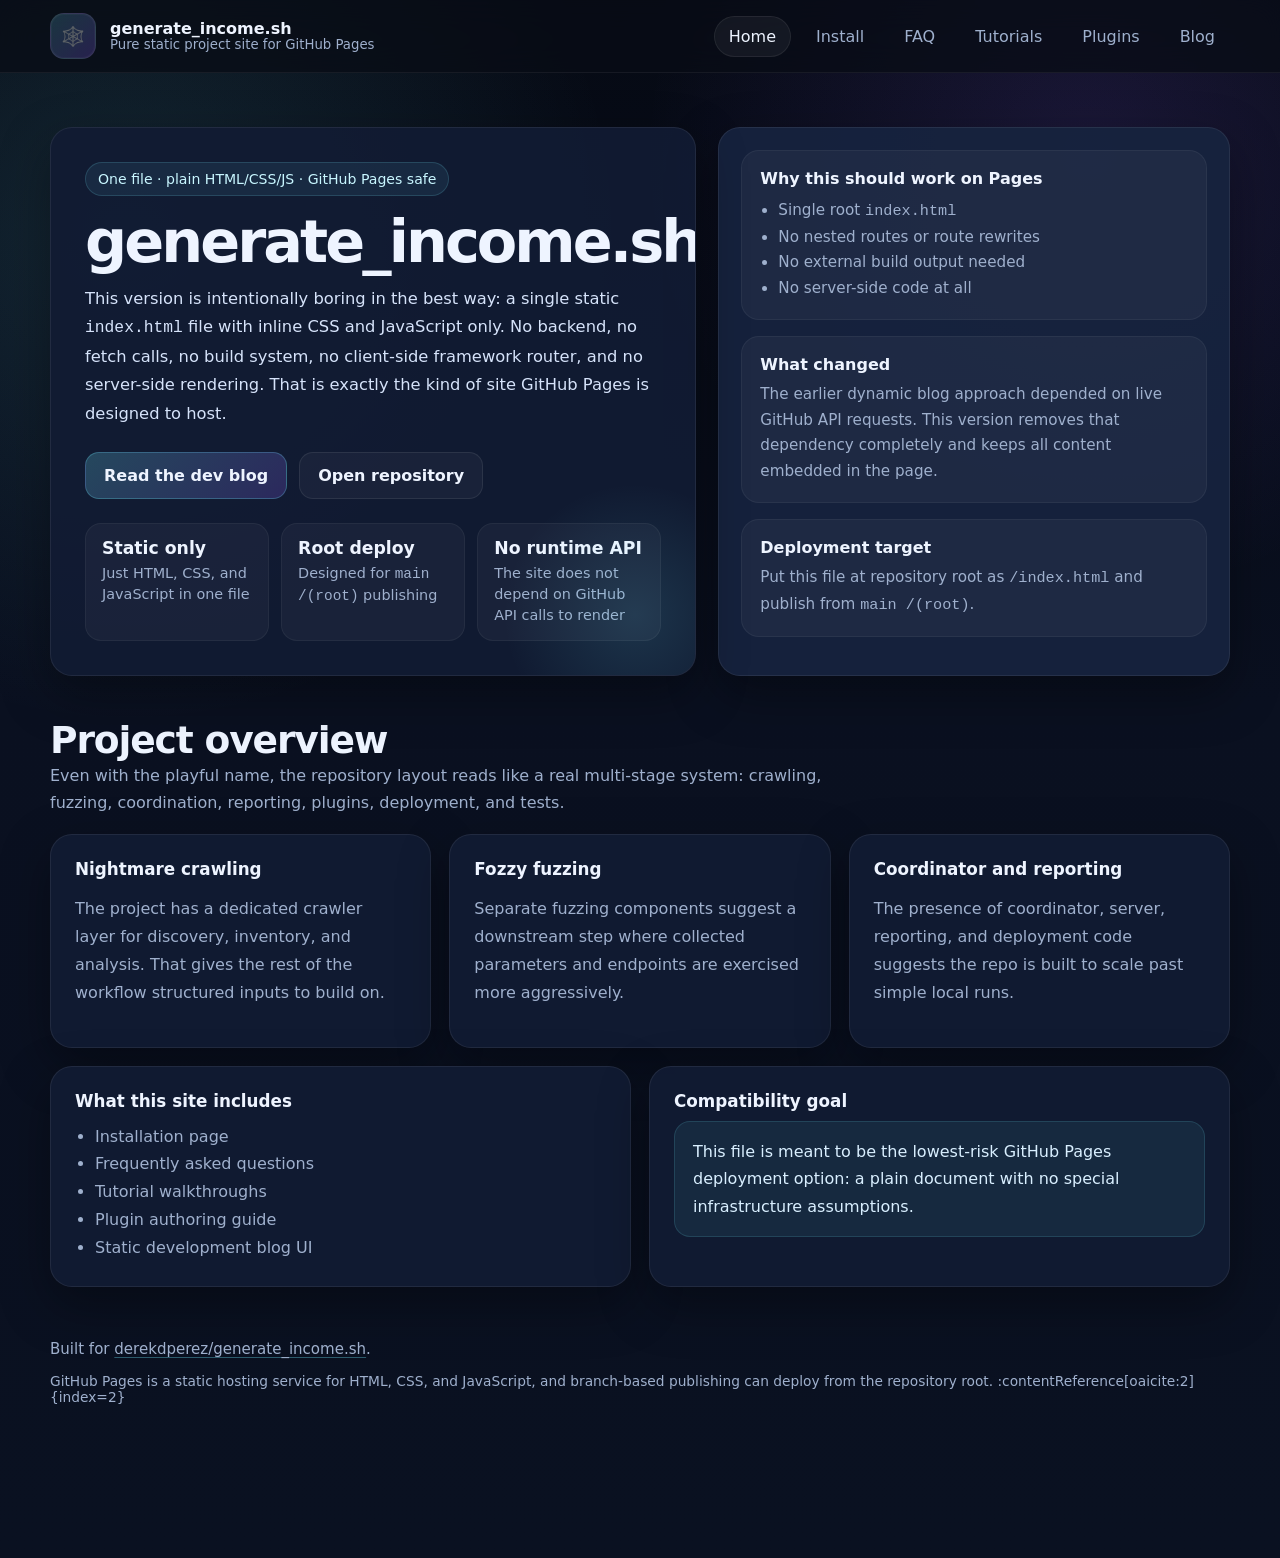
==== commit 6d35800b: "update" ====
--- a/docs/index.html
+++ b/docs/index.html
@@ -1,696 +1,395 @@
 <!DOCTYPE html>
 <html lang="en">
 <head>
-  <meta charset="UTF-8" />
-  <meta
-    name="viewport"
-    content="width=device-width, initial-scale=1.0"
-  />
-  <title>Nightmare — Project Site</title>
+  <meta charset="utf-8" />
+  <meta name="viewport" content="width=device-width, initial-scale=1" />
+  <title>generate_income.sh</title>
   <meta
     name="description"
-    content="Nightmare project website with install guide, FAQs, tutorials, plugin authoring docs, and a commit-by-commit development blog."
+    content="Static project site for generate_income.sh with install docs, FAQ, tutorials, plugin guide, and a GitHub Pages-safe development blog."
   />
   <style>
-    :root {
-      --bg: #07111f;
-      --bg-soft: #0d1728;
-      --panel: rgba(14, 25, 42, 0.88);
-      --panel-2: rgba(20, 34, 56, 0.95);
-      --border: rgba(143, 188, 255, 0.18);
-      --text: #e8f0ff;
-      --muted: #98a7c2;
-      --accent: #7dd3fc;
-      --accent-2: #8b5cf6;
-      --accent-3: #34d399;
-      --danger: #fb7185;
-      --shadow: 0 20px 60px rgba(0, 0, 0, 0.35);
-      --radius: 22px;
-      --radius-sm: 14px;
-      --max: 1280px;
-      --mono: ui-monospace, SFMono-Regular, Menlo, Consolas, "Liberation Mono", monospace;
-      --sans: Inter, ui-sans-serif, system-ui, -apple-system, BlinkMacSystemFont, "Segoe UI", sans-serif;
-    }
-
-    * {
-      box-sizing: border-box;
-    }
-
-    html {
-      scroll-behavior: smooth;
-    }
-
-    body {
-      margin: 0;
-      font-family: var(--sans);
-      color: var(--text);
+    :root{
+      --bg:#0a1020;
+      --bg2:#10192f;
+      --panel:#121c33;
+      --panel2:#17233f;
+      --line:rgba(255,255,255,.08);
+      --text:#eef4ff;
+      --muted:#9fb0cd;
+      --accent:#6ee7f9;
+      --accent2:#8b5cf6;
+      --good:#34d399;
+      --warn:#f59e0b;
+      --danger:#fb7185;
+      --shadow:0 18px 50px rgba(0,0,0,.35);
+      --radius:22px;
+      --radius-sm:14px;
+      --max:1180px;
+      --mono: ui-monospace, SFMono-Regular, Menlo, Consolas, monospace;
+      --sans: Inter, ui-sans-serif, system-ui, -apple-system, Segoe UI, sans-serif;
+    }
+
+    *{box-sizing:border-box}
+    html{scroll-behavior:smooth}
+    body{
+      margin:0;
+      font-family:var(--sans);
+      color:var(--text);
       background:
-        radial-gradient(circle at 15% 20%, rgba(125, 211, 252, 0.14), transparent 30%),
-        radial-gradient(circle at 85% 10%, rgba(139, 92, 246, 0.16), transparent 26%),
-        radial-gradient(circle at 50% 120%, rgba(52, 211, 153, 0.10), transparent 24%),
-        linear-gradient(180deg, #040912 0%, #07111f 48%, #060d18 100%);
-      min-height: 100vh;
-      overflow-x: hidden;
-    }
-
-    a {
-      color: inherit;
-      text-decoration: none;
-    }
-
-    code, pre {
-      font-family: var(--mono);
-    }
-
-    .shell {
-      width: min(var(--max), calc(100% - 32px));
-      margin: 0 auto;
-    }
-
-    .topbar {
-      position: sticky;
-      top: 0;
-      z-index: 50;
-      backdrop-filter: blur(18px);
-      background: rgba(4, 9, 18, 0.72);
-      border-bottom: 1px solid rgba(255, 255, 255, 0.06);
-    }
-
-    .topbar-inner {
-      width: min(var(--max), calc(100% - 32px));
-      margin: 0 auto;
-      display: flex;
-      align-items: center;
-      gap: 18px;
-      min-height: 72px;
-      justify-content: space-between;
-    }
-
-    .brand {
-      display: flex;
-      align-items: center;
-      gap: 14px;
-      min-width: 0;
-    }
-
-    .brand-mark {
-      width: 44px;
-      height: 44px;
-      border-radius: 14px;
-      display: grid;
-      place-items: center;
-      background:
-        linear-gradient(135deg, rgba(125, 211, 252, 0.18), rgba(139, 92, 246, 0.25));
-      border: 1px solid rgba(255, 255, 255, 0.08);
-      box-shadow: inset 0 0 0 1px rgba(255, 255, 255, 0.04);
-      font-size: 1.2rem;
-    }
-
-    .brand h1 {
-      margin: 0;
-      font-size: 1rem;
-      line-height: 1.1;
-      letter-spacing: 0.02em;
-    }
-
-    .brand p {
-      margin: 0;
-      color: var(--muted);
-      font-size: 0.82rem;
-    }
-
-    .nav {
-      display: flex;
-      flex-wrap: wrap;
-      gap: 10px;
-      justify-content: flex-end;
-    }
-
-    .nav a,
-    .nav button {
-      border: 1px solid transparent;
-      background: transparent;
-      color: var(--muted);
-      padding: 10px 14px;
-      border-radius: 999px;
-      cursor: pointer;
-      font: inherit;
-      transition: 0.2s ease;
-    }
-
-    .nav a:hover,
-    .nav button:hover,
-    .nav a.active {
-      color: var(--text);
-      background: rgba(255, 255, 255, 0.05);
-      border-color: rgba(255, 255, 255, 0.06);
-    }
-
-    .hero {
-      padding: 54px 0 28px;
-    }
-
-    .hero-grid {
-      display: grid;
-      grid-template-columns: 1.3fr 0.9fr;
-      gap: 24px;
-      align-items: stretch;
-    }
-
-    .card {
-      background: var(--panel);
-      border: 1px solid var(--border);
-      border-radius: var(--radius);
-      box-shadow: var(--shadow);
-    }
-
-    .hero-main {
-      padding: 34px;
-      position: relative;
-      overflow: hidden;
-      isolation: isolate;
-    }
-
-    .hero-main::before {
-      content: "";
-      position: absolute;
-      inset: auto -20% -40% auto;
-      width: 360px;
-      height: 360px;
-      background: radial-gradient(circle, rgba(125, 211, 252, 0.16), transparent 60%);
-      z-index: -1;
-    }
-
-    .eyebrow {
-      display: inline-flex;
-      align-items: center;
-      gap: 10px;
-      padding: 8px 12px;
-      border-radius: 999px;
-      background: rgba(125, 211, 252, 0.08);
-      border: 1px solid rgba(125, 211, 252, 0.14);
-      color: #cdeeff;
-      font-size: 0.88rem;
-      margin-bottom: 18px;
-    }
-
-    .hero h2 {
-      margin: 0 0 16px;
-      font-size: clamp(2.1rem, 4.2vw, 4.3rem);
-      line-height: 0.96;
-      letter-spacing: -0.04em;
-    }
-
-    .hero p.lead {
-      margin: 0 0 26px;
-      max-width: 72ch;
-      color: #d7e4fb;
-      font-size: 1.02rem;
-      line-height: 1.75;
-    }
-
-    .cta-row {
-      display: flex;
-      flex-wrap: wrap;
-      gap: 14px;
-      margin-bottom: 24px;
-    }
-
-    .btn {
-      border: 1px solid rgba(255, 255, 255, 0.08);
-      color: var(--text);
-      background: rgba(255, 255, 255, 0.04);
-      padding: 13px 18px;
-      border-radius: 14px;
-      display: inline-flex;
-      align-items: center;
-      justify-content: center;
-      gap: 10px;
-      font-weight: 600;
-      transition: 0.22s ease;
-      cursor: pointer;
-    }
-
-    .btn:hover {
-      transform: translateY(-1px);
-      background: rgba(255, 255, 255, 0.08);
-      border-color: rgba(255, 255, 255, 0.12);
-    }
-
-    .btn-primary {
-      background: linear-gradient(135deg, rgba(125, 211, 252, 0.22), rgba(139, 92, 246, 0.22));
-      border-color: rgba(125, 211, 252, 0.3);
-    }
-
-    .hero-meta {
-      display: grid;
-      grid-template-columns: repeat(3, minmax(0, 1fr));
-      gap: 12px;
-    }
-
-    .stat {
-      padding: 14px 16px;
-      border-radius: 16px;
-      background: rgba(255, 255, 255, 0.035);
-      border: 1px solid rgba(255, 255, 255, 0.05);
-    }
-
-    .stat strong {
-      display: block;
-      font-size: 1.1rem;
-      margin-bottom: 5px;
-    }
-
-    .stat span {
-      color: var(--muted);
-      font-size: 0.9rem;
-    }
-
-    .hero-side {
-      padding: 24px;
-      display: flex;
-      flex-direction: column;
-      gap: 16px;
-      background: var(--panel-2);
-    }
-
-    .mini-block {
-      padding: 18px;
-      border-radius: 18px;
-      background: rgba(255, 255, 255, 0.04);
-      border: 1px solid rgba(255, 255, 255, 0.05);
-    }
-
-    .mini-block h3 {
-      margin: 0 0 8px;
-      font-size: 1rem;
-    }
-
-    .mini-block p,
-    .mini-block li {
-      color: var(--muted);
-      line-height: 1.65;
-      font-size: 0.95rem;
-    }
-
-    .mini-block ul {
-      margin: 10px 0 0;
-      padding-left: 18px;
-    }
-
-    main {
-      padding-bottom: 80px;
-    }
-
-    .page {
-      display: none;
-      padding-top: 16px;
-      animation: fadeIn 0.35s ease;
-    }
-
-    .page.active {
-      display: block;
-    }
-
-    @keyframes fadeIn {
-      from {
-        opacity: 0;
-        transform: translateY(8px);
-      }
-      to {
-        opacity: 1;
-        transform: translateY(0);
-      }
-    }
-
-    .section-title {
-      display: flex;
-      justify-content: space-between;
-      align-items: end;
-      gap: 16px;
-      margin: 0 0 18px;
-    }
-
-    .section-title h2 {
-      margin: 0;
-      font-size: clamp(1.5rem, 3vw, 2.3rem);
-      letter-spacing: -0.03em;
-    }
-
-    .section-title p {
-      margin: 0;
-      color: var(--muted);
-      max-width: 70ch;
-      line-height: 1.7;
-    }
-
-    .grid-2,
-    .grid-3 {
-      display: grid;
-      gap: 18px;
-    }
-
-    .grid-2 {
-      grid-template-columns: repeat(2, minmax(0, 1fr));
-    }
-
-    .grid-3 {
-      grid-template-columns: repeat(3, minmax(0, 1fr));
-    }
-
-    .content-card {
-      padding: 24px;
-    }
-
-    .content-card h3 {
-      margin: 0 0 10px;
-      font-size: 1.08rem;
-    }
-
-    .content-card p,
-    .content-card li {
-      color: var(--muted);
-      line-height: 1.72;
-    }
-
-    .content-card ul,
-    .content-card ol {
-      margin: 12px 0 0;
-      padding-left: 20px;
-    }
-
-    .code-block {
-      background: #06101d;
-      border: 1px solid rgba(125, 211, 252, 0.12);
-      border-radius: 18px;
-      padding: 18px;
-      overflow: auto;
-      color: #d9ebff;
-      line-height: 1.75;
-      font-size: 0.92rem;
-    }
-
-    .callout {
-      border-left: 4px solid var(--accent);
-      background: rgba(125, 211, 252, 0.06);
-      padding: 16px 18px;
-      border-radius: 14px;
-      color: #ddecff;
-      line-height: 1.7;
-    }
-
-    .faq-item {
-      border-top: 1px solid rgba(255, 255, 255, 0.06);
-      padding: 18px 0;
-    }
-
-    .faq-item:first-child {
-      border-top: 0;
-      padding-top: 0;
-    }
-
-    .faq-item h3 {
-      margin: 0 0 8px;
-      font-size: 1.02rem;
-    }
-
-    .tutorial-step {
-      display: grid;
-      grid-template-columns: 44px 1fr;
-      gap: 16px;
-      align-items: start;
-      margin-top: 16px;
-    }
-
-    .tutorial-step:first-child {
-      margin-top: 0;
-    }
-
-    .step-num {
-      width: 44px;
-      height: 44px;
-      display: grid;
-      place-items: center;
-      border-radius: 14px;
-      background: linear-gradient(135deg, rgba(52, 211, 153, 0.18), rgba(125, 211, 252, 0.18));
-      border: 1px solid rgba(255, 255, 255, 0.08);
-      font-weight: 700;
-    }
-
-    .blog-toolbar {
-      display: grid;
-      grid-template-columns: 1fr auto auto;
-      gap: 12px;
-      margin-bottom: 18px;
-    }
-
-    .input,
-    .select {
-      width: 100%;
-      border-radius: 14px;
-      border: 1px solid rgba(255, 255, 255, 0.08);
-      background: rgba(255, 255, 255, 0.04);
-      color: var(--text);
-      padding: 13px 14px;
-      font: inherit;
-      outline: none;
-    }
-
-    .input::placeholder {
-      color: #8ca0be;
-    }
-
-    .blog-layout {
-      display: grid;
-      grid-template-columns: 330px minmax(0, 1fr);
-      gap: 18px;
-    }
-
-    .blog-list,
-    .blog-viewer {
-      min-height: 640px;
-    }
-
-    .blog-list {
-      padding: 16px;
-      overflow: hidden;
-    }
-
-    .commit-scroll {
-      max-height: 980px;
-      overflow: auto;
-      padding-right: 4px;
-    }
-
-    .commit-item {
-      width: 100%;
-      text-align: left;
-      padding: 14px;
-      border-radius: 16px;
-      background: transparent;
-      color: var(--text);
-      border: 1px solid transparent;
-      display: block;
-      cursor: pointer;
-      transition: 0.2s ease;
-      margin-bottom: 8px;
-    }
-
-    .commit-item:hover,
-    .commit-item.active {
-      background: rgba(255, 255, 255, 0.05);
-      border-color: rgba(125, 211, 252, 0.16);
-    }
-
-    .commit-title {
-      font-weight: 700;
-      margin-bottom: 8px;
-      line-height: 1.35;
-      color: #edf6ff;
-    }
-
-    .commit-meta {
-      color: var(--muted);
-      font-size: 0.86rem;
-      line-height: 1.55;
-    }
-
-    .blog-viewer {
-      padding: 24px;
-      display: flex;
-      flex-direction: column;
-      gap: 16px;
-    }
-
-    .post-header {
-      display: flex;
-      flex-wrap: wrap;
-      justify-content: space-between;
-      gap: 16px;
-      align-items: start;
-    }
-
-    .post-header h3 {
-      margin: 0 0 8px;
-      font-size: clamp(1.35rem, 2.5vw, 2rem);
-      line-height: 1.15;
-      letter-spacing: -0.03em;
-    }
-
-    .post-badges {
-      display: flex;
-      flex-wrap: wrap;
-      gap: 8px;
-      margin-top: 10px;
-    }
-
-    .badge {
-      display: inline-flex;
-      align-items: center;
-      gap: 8px;
-      padding: 8px 10px;
-      border-radius: 999px;
-      background: rgba(255, 255, 255, 0.05);
-      color: #d6e7ff;
-      border: 1px solid rgba(255, 255, 255, 0.06);
-      font-size: 0.84rem;
-    }
-
-    .post-summary,
-    .post-article {
-      color: #dbe8ff;
-      line-height: 1.8;
-      font-size: 0.99rem;
-    }
-
-    .post-article p {
-      margin: 0 0 1rem;
-    }
-
-    .changed-files {
-      display: grid;
-      grid-template-columns: repeat(2, minmax(0, 1fr));
-      gap: 10px;
-    }
-
-    .file-chip {
-      padding: 12px 14px;
-      border-radius: 14px;
-      background: rgba(255, 255, 255, 0.04);
-      border: 1px solid rgba(255, 255, 255, 0.05);
-      color: #d9e8ff;
-      font-size: 0.9rem;
-      overflow: hidden;
-      text-overflow: ellipsis;
-      white-space: nowrap;
-    }
-
-    .muted {
-      color: var(--muted);
-    }
-
-    .spinner {
-      width: 18px;
-      height: 18px;
-      border-radius: 50%;
-      border: 2px solid rgba(255,255,255,0.15);
-      border-top-color: var(--accent);
-      animation: spin 0.8s linear infinite;
-      display: inline-block;
-      vertical-align: middle;
-      margin-right: 8px;
-    }
-
-    @keyframes spin {
-      to { transform: rotate(360deg); }
-    }
-
-    .footer {
-      padding: 40px 0 70px;
-      color: var(--muted);
-      font-size: 0.94rem;
-    }
-
-    .repo-link {
-      color: #dff2ff;
-      text-decoration: underline;
-      text-decoration-color: rgba(125, 211, 252, 0.35);
-      text-underline-offset: 3px;
-    }
-
-    .small {
-      font-size: 0.86rem;
-      color: var(--muted);
-    }
-
-    .notice {
-      padding: 14px 16px;
-      border-radius: 14px;
-      border: 1px solid rgba(251, 113, 133, 0.18);
-      background: rgba(251, 113, 133, 0.07);
-      color: #ffd8e0;
-      line-height: 1.7;
-    }
-
-    @media (max-width: 1080px) {
-      .hero-grid,
-      .blog-layout,
-      .grid-3,
-      .grid-2 {
-        grid-template-columns: 1fr;
-      }
-
-      .hero-meta {
-        grid-template-columns: 1fr;
-      }
-
-      .blog-toolbar {
-        grid-template-columns: 1fr;
-      }
-
-      .changed-files {
-        grid-template-columns: 1fr;
-      }
-
-      .commit-scroll {
-        max-height: 420px;
-      }
-    }
-
-    @media (max-width: 720px) {
-      .topbar-inner {
-        align-items: flex-start;
-        padding: 12px 0;
-        flex-direction: column;
-      }
-
-      .nav {
-        width: 100%;
-        justify-content: flex-start;
-      }
-
-      .hero-main,
-      .hero-side,
-      .content-card,
-      .blog-list,
-      .blog-viewer {
-        padding: 18px;
-      }
-
-      .hero h2 {
-        font-size: 2.3rem;
-      }
+        radial-gradient(circle at 10% 15%, rgba(110,231,249,.12), transparent 28%),
+        radial-gradient(circle at 85% 10%, rgba(139,92,246,.15), transparent 25%),
+        linear-gradient(180deg,#060a14 0%,#0a1020 45%,#0a1121 100%);
+      min-height:100vh;
+    }
+
+    a{color:inherit;text-decoration:none}
+    code,pre{font-family:var(--mono)}
+    .wrap{width:min(var(--max),calc(100% - 32px));margin:0 auto}
+
+    .topbar{
+      position:sticky;top:0;z-index:50;
+      backdrop-filter:blur(16px);
+      background:rgba(8,12,22,.75);
+      border-bottom:1px solid rgba(255,255,255,.06);
+    }
+    .topbar-inner{
+      min-height:72px;
+      display:flex;
+      align-items:center;
+      justify-content:space-between;
+      gap:18px;
+    }
+
+    .brand{display:flex;align-items:center;gap:14px;min-width:0}
+    .brand-mark{
+      width:46px;height:46px;border-radius:14px;
+      display:grid;place-items:center;
+      background:linear-gradient(135deg, rgba(110,231,249,.18), rgba(139,92,246,.24));
+      border:1px solid rgba(255,255,255,.08);
+      box-shadow:inset 0 0 0 1px rgba(255,255,255,.03);
+      font-size:1.2rem;
+    }
+    .brand h1{margin:0;font-size:1rem;line-height:1.12}
+    .brand p{margin:0;color:var(--muted);font-size:.83rem}
+
+    .nav{display:flex;flex-wrap:wrap;gap:10px;justify-content:flex-end}
+    .nav a{
+      color:var(--muted);
+      padding:10px 14px;
+      border-radius:999px;
+      border:1px solid transparent;
+      transition:.18s ease;
+    }
+    .nav a:hover,.nav a.active{
+      color:var(--text);
+      background:rgba(255,255,255,.05);
+      border-color:rgba(255,255,255,.07);
+    }
+
+    .hero{padding:54px 0 26px}
+    .hero-grid{
+      display:grid;
+      grid-template-columns:1.2fr .95fr;
+      gap:22px;
+    }
+    .card{
+      background:rgba(18,28,51,.92);
+      border:1px solid rgba(255,255,255,.07);
+      border-radius:var(--radius);
+      box-shadow:var(--shadow);
+    }
+    .hero-main{
+      padding:34px;
+      position:relative;
+      overflow:hidden;
+    }
+    .hero-main::after{
+      content:"";
+      position:absolute;
+      right:-90px;bottom:-90px;
+      width:300px;height:300px;border-radius:50%;
+      background:radial-gradient(circle, rgba(110,231,249,.13), transparent 62%);
+      pointer-events:none;
+    }
+
+    .eyebrow{
+      display:inline-flex;align-items:center;gap:10px;
+      padding:8px 12px;border-radius:999px;
+      background:rgba(110,231,249,.08);
+      border:1px solid rgba(110,231,249,.16);
+      color:#c8f6ff;
+      font-size:.88rem;
+      margin-bottom:18px;
+    }
+    h2.hero-title{
+      margin:0 0 14px;
+      font-size:clamp(2.2rem,4.6vw,4.4rem);
+      line-height:.96;
+      letter-spacing:-.05em;
+    }
+    .lead{
+      margin:0 0 24px;
+      color:#d6e3fa;
+      line-height:1.75;
+      max-width:70ch;
+      font-size:1.02rem;
+    }
+
+    .cta-row{display:flex;flex-wrap:wrap;gap:12px;margin-bottom:24px}
+    .btn{
+      display:inline-flex;align-items:center;justify-content:center;gap:10px;
+      padding:13px 18px;
+      border-radius:14px;
+      border:1px solid rgba(255,255,255,.08);
+      background:rgba(255,255,255,.04);
+      color:var(--text);
+      font-weight:650;
+      cursor:pointer;
+      transition:.18s ease;
+    }
+    .btn:hover{
+      transform:translateY(-1px);
+      background:rgba(255,255,255,.07);
+      border-color:rgba(255,255,255,.12);
+    }
+    .btn.primary{
+      background:linear-gradient(135deg, rgba(110,231,249,.22), rgba(139,92,246,.22));
+      border-color:rgba(110,231,249,.25);
+    }
+
+    .stats{
+      display:grid;
+      grid-template-columns:repeat(3, minmax(0,1fr));
+      gap:12px;
+    }
+    .stat{
+      padding:14px 16px;border-radius:16px;
+      background:rgba(255,255,255,.04);
+      border:1px solid rgba(255,255,255,.05);
+    }
+    .stat strong{display:block;font-size:1.08rem;margin-bottom:5px}
+    .stat span{color:var(--muted);font-size:.9rem;line-height:1.45}
+
+    .hero-side{
+      padding:22px;
+      display:flex;
+      flex-direction:column;
+      gap:16px;
+      background:rgba(23,35,63,.95);
+    }
+    .mini{
+      padding:18px;border-radius:18px;
+      background:rgba(255,255,255,.04);
+      border:1px solid rgba(255,255,255,.05);
+    }
+    .mini h3{margin:0 0 8px;font-size:1rem}
+    .mini p,.mini li{margin:0;color:var(--muted);line-height:1.68;font-size:.95rem}
+    .mini ul{margin:10px 0 0;padding-left:18px}
+
+    main{padding-bottom:72px}
+    .page{display:none;padding-top:16px;animation:fade .25s ease}
+    .page.active{display:block}
+    @keyframes fade{from{opacity:0;transform:translateY(8px)}to{opacity:1;transform:translateY(0)}}
+
+    .section-head{
+      margin:0 0 18px;
+      display:flex;
+      justify-content:space-between;
+      align-items:end;
+      gap:18px;
+    }
+    .section-head h2{
+      margin:0;
+      font-size:clamp(1.55rem,3vw,2.35rem);
+      letter-spacing:-.03em;
+    }
+    .section-head p{
+      margin:0;color:var(--muted);
+      max-width:76ch;line-height:1.7;
+    }
+
+    .grid-2,.grid-3{display:grid;gap:18px}
+    .grid-2{grid-template-columns:repeat(2,minmax(0,1fr))}
+    .grid-3{grid-template-columns:repeat(3,minmax(0,1fr))}
+
+    .content{padding:24px}
+    .content h3{margin:0 0 10px;font-size:1.05rem}
+    .content p,.content li{color:var(--muted);line-height:1.74}
+    .content ul,.content ol{margin:12px 0 0;padding-left:20px}
+
+    .code{
+      background:#07111f;
+      border:1px solid rgba(110,231,249,.12);
+      border-radius:18px;
+      padding:18px;
+      overflow:auto;
+      color:#deecff;
+      font-size:.92rem;
+      line-height:1.72;
+    }
+
+    .callout{
+      padding:16px 18px;border-radius:16px;
+      background:rgba(110,231,249,.07);
+      border:1px solid rgba(110,231,249,.14);
+      color:#d9efff;
+      line-height:1.72;
+    }
+
+    .faq-item{
+      padding:18px 0;
+      border-top:1px solid rgba(255,255,255,.06);
+    }
+    .faq-item:first-child{border-top:0;padding-top:0}
+    .faq-q{
+      width:100%;
+      display:flex;
+      align-items:center;
+      justify-content:space-between;
+      gap:14px;
+      background:none;border:0;color:var(--text);
+      padding:0;text-align:left;cursor:pointer;font:inherit;
+    }
+    .faq-q span:first-child{font-weight:650}
+    .faq-a{display:none;padding-top:10px}
+    .faq-item.open .faq-a{display:block}
+    .faq-toggle{color:var(--accent)}
+
+    .tutorial{
+      display:grid;grid-template-columns:44px 1fr;
+      gap:16px;align-items:start;margin-top:16px;
+    }
+    .tutorial:first-child{margin-top:0}
+    .step{
+      width:44px;height:44px;border-radius:14px;
+      display:grid;place-items:center;font-weight:800;
+      background:linear-gradient(135deg, rgba(52,211,153,.18), rgba(110,231,249,.18));
+      border:1px solid rgba(255,255,255,.08);
+    }
+
+    .toolbar{
+      display:flex;flex-wrap:wrap;gap:12px;margin-bottom:18px;
+    }
+    .input{
+      flex:1 1 280px;
+      padding:13px 14px;
+      border-radius:14px;
+      border:1px solid rgba(255,255,255,.08);
+      background:rgba(255,255,255,.04);
+      color:var(--text);
+      font:inherit;
+      outline:none;
+    }
+    .input::placeholder{color:#8ea0bc}
+
+    .blog-grid{
+      display:grid;
+      grid-template-columns:320px minmax(0,1fr);
+      gap:18px;
+    }
+    .post-list,.post-view{min-height:620px}
+    .post-list{padding:16px}
+    .post-scroll{max-height:960px;overflow:auto;padding-right:4px}
+
+    .post-item{
+      display:block;width:100%;
+      text-align:left;
+      padding:14px;
+      margin-bottom:8px;
+      border-radius:16px;
+      border:1px solid transparent;
+      background:transparent;
+      color:var(--text);
+      cursor:pointer;
+      transition:.18s ease;
+    }
+    .post-item:hover,.post-item.active{
+      background:rgba(255,255,255,.05);
+      border-color:rgba(110,231,249,.16);
+    }
+    .post-item-title{
+      font-weight:700;
+      color:#eef6ff;
+      line-height:1.35;
+      margin-bottom:8px;
+    }
+    .post-item-meta{
+      color:var(--muted);
+      font-size:.86rem;
+      line-height:1.55;
+    }
+
+    .post-view{padding:24px;display:flex;flex-direction:column;gap:16px}
+    .post-header{
+      display:flex;justify-content:space-between;gap:16px;align-items:start;flex-wrap:wrap;
+    }
+    .post-header h3{
+      margin:0 0 8px;
+      font-size:clamp(1.35rem,2.5vw,2rem);
+      line-height:1.14;
+      letter-spacing:-.03em;
+    }
+    .badges{display:flex;flex-wrap:wrap;gap:8px;margin-top:10px}
+    .badge{
+      display:inline-flex;align-items:center;gap:8px;
+      padding:8px 10px;border-radius:999px;
+      background:rgba(255,255,255,.05);
+      border:1px solid rgba(255,255,255,.06);
+      color:#d8e7ff;font-size:.84rem;
+    }
+    .summary,.article{color:#dce9ff;line-height:1.8;font-size:.99rem}
+    .article p{margin:0 0 1rem}
+
+    .files{
+      display:grid;grid-template-columns:repeat(2,minmax(0,1fr));
+      gap:10px;
+    }
+    .file{
+      padding:12px 14px;border-radius:14px;
+      background:rgba(255,255,255,.04);
+      border:1px solid rgba(255,255,255,.05);
+      color:#dce9ff;font-size:.9rem;
+      white-space:nowrap;overflow:hidden;text-overflow:ellipsis;
+    }
+
+    .note{
+      padding:14px 16px;border-radius:14px;
+      background:rgba(245,158,11,.10);
+      border:1px solid rgba(245,158,11,.18);
+      color:#ffe7b7;line-height:1.7;
+    }
+
+    .small{font-size:.86rem;color:var(--muted)}
+    footer{padding:38px 0 68px;color:var(--muted);font-size:.94rem}
+    .linkish{
+      text-decoration:underline;
+      text-decoration-color:rgba(110,231,249,.35);
+      text-underline-offset:3px;
+    }
+
+    @media (max-width:1080px){
+      .hero-grid,.blog-grid,.grid-3,.grid-2{grid-template-columns:1fr}
+      .stats{grid-template-columns:1fr}
+      .files{grid-template-columns:1fr}
+      .post-scroll{max-height:420px}
+    }
+
+    @media (max-width:720px){
+      .topbar-inner{flex-direction:column;align-items:flex-start;padding:12px 0}
+      .nav{width:100%;justify-content:flex-start}
+      .hero-main,.hero-side,.content,.post-list,.post-view{padding:18px}
     }
   </style>
 </head>
 <body>
   <header class="topbar">
-    <div class="topbar-inner">
+    <div class="wrap topbar-inner">
       <div class="brand">
-        <div class="brand-mark">🕷️</div>
+        <div class="brand-mark">🕸️</div>
         <div>
-          <h1>Nightmare</h1>
-          <p>AI-enhanced crawling, fuzzing, extraction, and distributed execution</p>
+          <h1>generate_income.sh</h1>
+          <p>Pure static project site for GitHub Pages</p>
         </div>
       </div>
 
@@ -700,69 +399,69 @@
         <a href="#faq" data-route="faq">FAQ</a>
         <a href="#tutorials" data-route="tutorials">Tutorials</a>
         <a href="#plugins" data-route="plugins">Plugins</a>
-        <a href="#blog" data-route="blog">Development Blog</a>
+        <a href="#blog" data-route="blog">Blog</a>
       </nav>
     </div>
   </header>
 
-  <main class="shell">
-    <section class="hero" id="hero">
+  <main class="wrap">
+    <section class="hero">
       <div class="hero-grid">
-        <article class="hero-main card">
-          <div class="eyebrow">Live project microsite · single file · GitHub Pages ready</div>
-          <h2>Nightmare</h2>
+        <article class="card hero-main">
+          <div class="eyebrow">One file · plain HTML/CSS/JS · GitHub Pages safe</div>
+          <h2 class="hero-title">generate_income.sh</h2>
           <p class="lead">
-            A project site for the <strong>Nightmare</strong> repository, built as a single
-            <code>index.html</code> file and tailored for GitHub Pages. It covers installation,
-            FAQs, tutorials, plugin creation, and a development blog that turns each repository
-            commit into its own readable post.
+            This version is intentionally boring in the best way: a single static
+            <code>index.html</code> file with inline CSS and JavaScript only. No backend,
+            no fetch calls, no build system, no client-side framework router, and no server-side
+            rendering. That is exactly the kind of site GitHub Pages is designed to host.
           </p>
 
           <div class="cta-row">
-            <a class="btn btn-primary" href="#blog">Browse the commit blog</a>
-            <a class="btn" href="https://github.com/derekdperez/nightmare" target="_blank" rel="noreferrer">Open GitHub repo</a>
-          </div>
-
-          <div class="hero-meta">
+            <a class="btn primary" href="#blog">Read the dev blog</a>
+            <a class="btn" href="https://github.com/derekdperez/generate_income.sh" target="_blank" rel="noreferrer">Open repository</a>
+          </div>
+
+          <div class="stats">
             <div class="stat">
-              <strong id="metaCommits">218+</strong>
-              <span>commits tracked in the dev log</span>
+              <strong>Static only</strong>
+              <span>Just HTML, CSS, and JavaScript in one file</span>
             </div>
             <div class="stat">
-              <strong id="metaLanguage">Python-first</strong>
-              <span>crawler, coordinator, fuzzing, extraction</span>
+              <strong>Root deploy</strong>
+              <span>Designed for <code>main /(root)</code> publishing</span>
             </div>
             <div class="stat">
-              <strong id="metaArchitecture">Distributed</strong>
-              <span>EC2 + Docker + Postgres deployment story</span>
+              <strong>No runtime API</strong>
+              <span>The site does not depend on GitHub API calls to render</span>
             </div>
           </div>
         </article>
 
-        <aside class="hero-side card">
-          <div class="mini-block">
-            <h3>What Nightmare includes</h3>
+        <aside class="card hero-side">
+          <div class="mini">
+            <h3>Why this should work on Pages</h3>
             <ul>
-              <li>Nightmare crawler for discovery and inventory</li>
-              <li>Fozzy fuzzing and parameter mutation workflow</li>
-              <li>Extractor and reporting pipeline</li>
-              <li>Coordinator/server model for fleet execution</li>
+              <li>Single root <code>index.html</code></li>
+              <li>No nested routes or route rewrites</li>
+              <li>No external build output needed</li>
+              <li>No server-side code at all</li>
             </ul>
           </div>
 
-          <div class="mini-block">
-            <h3>Why this site format works</h3>
+          <div class="mini">
+            <h3>What changed</h3>
             <p>
-              Everything lives in one file, so publishing is easy. The blog loads commits directly
-              from GitHub’s API and lazily generates a narrative article for each change.
+              The earlier dynamic blog approach depended on live GitHub API requests. This version
+              removes that dependency completely and keeps all content embedded in the page.
             </p>
           </div>
 
-          <div class="mini-block">
-            <h3>Recommended Pages layout</h3>
+          <div class="mini">
+            <h3>Deployment target</h3>
             <p>
-              Put this file in <code>docs/index.html</code> and publish your repository from the
-              <code>docs/</code> folder in GitHub Pages settings.
+              Put this file at repository root as <code>/index.html</code> and publish from
+              <code>main /(root)</code>.
             </p>
           </div>
         </aside>
@@ -770,544 +469,470 @@
     </section>
 
     <section class="page active" id="page-home" data-page="home">
-      <div class="section-title">
+      <div class="section-head">
         <div>
           <h2>Project overview</h2>
           <p>
-            Nightmare looks like a modular security research and crawling platform rather than a
-            tiny one-off script. The repo structure suggests a pipeline with separate applications
-            for crawling, fuzzing, coordination, logging, shared code, reporting, and plugins.
+            Even with the playful name, the repository layout reads like a real multi-stage system:
+            crawling, fuzzing, coordination, reporting, plugins, deployment, and tests.
           </p>
         </div>
       </div>
 
       <div class="grid-3">
-        <article class="card content-card">
-          <h3>Core flow</h3>
+        <article class="card content">
+          <h3>Nightmare crawling</h3>
           <p>
-            The documented processing chain is <code>nightmare → fozzy → extractor</code>. In the
-            deployment docs, workers claim jobs from a central coordinator, process stages, upload
-            artifacts, and continue work across machines.
+            The project has a dedicated crawler layer for discovery, inventory, and analysis. That
+            gives the rest of the workflow structured inputs to build on.
           </p>
         </article>
 
-        <article class="card content-card">
-          <h3>Local and distributed modes</h3>
+        <article class="card content">
+          <h3>Fozzy fuzzing</h3>
           <p>
-            The main crawler can run standalone on a single machine, while the broader platform can
-            scale out with a central server and multiple workers. That gives you a nice gradient
-            from local testing to fleet orchestration.
+            Separate fuzzing components suggest a downstream step where collected parameters and
+            endpoints are exercised more aggressively.
           </p>
         </article>
 
-        <article class="card content-card">
-          <h3>Operational emphasis</h3>
+        <article class="card content">
+          <h3>Coordinator and reporting</h3>
           <p>
-            The repository includes deployment scripts, monitoring helpers, rollout tooling, health
-            checks, and command cheatsheets. This reads like a project being shaped for real
-            operator workflows rather than only developer demos.
+            The presence of coordinator, server, reporting, and deployment code suggests the repo is
+            built to scale past simple local runs.
           </p>
         </article>
       </div>
 
-      <div style="height: 18px;"></div>
+      <div style="height:18px"></div>
 
       <div class="grid-2">
-        <article class="card content-card">
-          <h3>Repository map</h3>
+        <article class="card content">
+          <h3>What this site includes</h3>
           <ul>
-            <li><strong>nightmare.py</strong> — crawler and AI-assisted sitemap analysis</li>
-            <li><strong>fozzy.py</strong> — permutation and fuzz runner</li>
-            <li><strong>server.py / coordinator.py / client.py</strong> — central coordination and operations</li>
-            <li><strong>plugins/</strong> — extension point for custom logic</li>
-            <li><strong>deploy/</strong> — Docker, bootstrap, and infrastructure scripts</li>
-            <li><strong>resources/wordlists/</strong> — crawl/fuzz input support</li>
+            <li>Installation page</li>
+            <li>Frequently asked questions</li>
+            <li>Tutorial walkthroughs</li>
+            <li>Plugin authoring guide</li>
+            <li>Static development blog UI</li>
           </ul>
         </article>
 
-        <article class="card content-card">
-          <h3>How this site is organized</h3>
-          <ul>
-            <li><strong>Install</strong> — practical setup paths for local and distributed use</li>
-            <li><strong>FAQ</strong> — answers drawn from the project’s docs and architecture</li>
-            <li><strong>Tutorials</strong> — quick hands-on workflows</li>
-            <li><strong>Plugins</strong> — how to think about extending Nightmare cleanly</li>
-            <li><strong>Development Blog</strong> — one post per commit, generated live</li>
-          </ul>
+        <article class="card content">
+          <h3>Compatibility goal</h3>
+          <div class="callout">
+            This file is meant to be the lowest-risk GitHub Pages deployment option: a plain
+            document with no special infrastructure assumptions.
+          </div>
         </article>
       </div>
     </section>
 
     <section class="page" id="page-install" data-page="install">
-      <div class="section-title">
+      <div class="section-head">
         <div>
-          <h2>Install Nightmare</h2>
-          <p>
-            There are two sane ways to start: a local Python setup for development and exploration,
-            or a Docker-centered deployment path if you want the coordinator and worker model.
-          </p>
+          <h2>Install</h2>
+          <p>Start locally first, then move to coordinator-style deployment if needed.</p>
         </div>
       </div>
 
       <div class="grid-2">
-        <article class="card content-card">
-          <h3>Local Python setup</h3>
-          <div class="code-block"><pre>git clone https://github.com/derekdperez/nightmare.git
-cd nightmare
+        <article class="card content">
+          <h3>Local setup</h3>
+          <div class="code"><pre>git clone https://github.com/derekdperez/generate_income.sh.git
+cd generate_income.sh
 
 python -m venv .venv
-# macOS / Linux
 source .venv/bin/activate
-# Windows PowerShell
-# .\.venv\Scripts\Activate.ps1
 
 pip install --upgrade pip
 pip install -r requirements.txt</pre></div>
-          <p>
-            This is the best path for reading code, testing the crawler locally, iterating on
-            plugins, and validating configuration changes before you involve Docker or cloud
-            infrastructure.
-          </p>
-        </article>
-
-        <article class="card content-card">
-          <h3>Docker-based setup</h3>
-          <div class="code-block"><pre>docker build -t nightmare:latest .
-
-cd deploy
-docker compose -f docker-compose.central.yml --env-file .env up -d --build</pre></div>
-          <p>
-            The deployment docs describe a central VM running the coordinator server plus Postgres,
-            with worker VMs running the coordinator-side processing loop. That makes Docker the
-            natural choice for production-style use.
-          </p>
-        </article>
-      </div>
-
-      <div style="height: 18px;"></div>
-
-      <div class="grid-2">
-        <article class="card content-card">
-          <h3>First-run checklist</h3>
-          <ol>
-            <li>Clone the repository.</li>
-            <li>Install Python dependencies from <code>requirements.txt</code>.</li>
-            <li>Review the <code>config/</code> directory before running anything live.</li>
-            <li>Set environment values such as API keys or coordinator tokens as needed.</li>
-            <li>Start with a small target and disable optional features you do not need yet.</li>
-          </ol>
-        </article>
-
-        <article class="card content-card">
-          <h3>Useful entry points</h3>
-          <div class="code-block"><pre># local crawl
-python nightmare.py https://example.com --standalone
-
-# batch processing
-python nightmare.py --batch-workers 4
-
-# register targets with central coordinator
-python register_targets.py \
-  --server-base-url https://YOUR-COORDINATOR \
-  --api-token YOUR_TOKEN \
-  --targets-file targets.txt</pre></div>
-        </article>
-      </div>
-
-      <div style="height: 18px;"></div>
-
-      <article class="card content-card">
-        <h3>Install notes</h3>
-        <div class="callout">
-          The repo’s dependency file includes libraries such as <code>openai</code>,
-          <code>scrapy</code>, <code>tldextract</code>, <code>psycopg</code>,
-          <code>httpx</code>, <code>jinja2</code>, <code>pydantic</code>,
-          <code>structlog</code>, <code>cryptography</code>, and <code>zstandard</code>.
-          That mix strongly suggests a Python app that combines crawling, HTTP work, AI-assisted
-          analysis, database-backed coordination, and report generation.
-        </div>
+        </article>
+
+        <article class="card content">
+          <h3>Typical commands</h3>
+          <div class="code"><pre>python nightmare.py https://example.com --standalone
+
+python fozzy.py output/example.com/example.com.parameters.json
+
+python register_targets.py --targets-file targets.txt</pre></div>
+        </article>
+      </div>
+
+      <div style="height:18px"></div>
+
+      <article class="card content">
+        <h3>First-run advice</h3>
+        <ol>
+          <li>Install dependencies.</li>
+          <li>Inspect <code>config/</code>.</li>
+          <li>Start with a very small target.</li>
+          <li>Review output carefully before scaling up.</li>
+        </ol>
       </article>
     </section>
 
     <section class="page" id="page-faq" data-page="faq">
-      <div class="section-title">
+      <div class="section-head">
         <div>
-          <h2>Frequently asked questions</h2>
-          <p>
-            These answers are shaped around the repository docs and code layout, with special
-            attention to deployment, performance, and operating style.
-          </p>
-        </div>
-      </div>
-
-      <article class="card content-card">
+          <h2>FAQ</h2>
+          <p>Quick answers for setup, architecture, and publishing.</p>
+        </div>
+      </div>
+
+      <article class="card content">
+        <div class="faq-item open">
+          <button class="faq-q" type="button">
+            <span>Is this GitHub Pages compatible?</span>
+            <span class="faq-toggle">−</span>
+          </button>
+          <div class="faq-a">
+            <p>
+              Yes. This file is plain static HTML, CSS, and JavaScript only. It does not require a
+              backend, build pipeline, or API fetch to render.
+            </p>
+          </div>
+        </div>
+
         <div class="faq-item">
-          <h3>Is Nightmare only a crawler?</h3>
-          <p>
-            No. The repository shows a broader pipeline. Nightmare handles crawling and inventory;
-            Fozzy handles permutations and fuzzing; extractor and reporting components appear to
-            process and summarize results; and coordinator/server tooling manages multi-machine
-            workflows.
-          </p>
+          <button class="faq-q" type="button">
+            <span>Why might the old version fail?</span>
+            <span class="faq-toggle">+</span>
+          </button>
+          <div class="faq-a">
+            <p>
+              A site can look broken on Pages even when it is technically published if its main
+              content depends on runtime API calls, unsupported routing assumptions, or missing
+              assets. This version avoids those issues.
+            </p>
+          </div>
         </div>
 
         <div class="faq-item">
-          <h3>Can I run it locally without the coordinator?</h3>
-          <p>
-            Yes. The main crawler script documents standalone local usage. That makes local
-            development and experimentation feasible without bringing up the central server or
-            worker fleet.
-          </p>
+          <button class="faq-q" type="button">
+            <span>Does this use server-side rendering?</span>
+            <span class="faq-toggle">+</span>
+          </button>
+          <div class="faq-a">
+            <p>No. Everything is rendered in the browser from the single static file.</p>
+          </div>
         </div>
 
         <div class="faq-item">
-          <h3>Does the HTTP queue slow things down?</h3>
-          <p>
-            A bit, according to the performance doc. The queue adds persistence, polling, retries,
-            and durability overhead for certain HTTP paths. The doc also says the main Scrapy crawl
-            itself does not use that queue, so crawl speed depends more on delays, page limits,
-            targets, and network behavior.
-          </p>
-        </div>
-
-        <div class="faq-item">
-          <h3>What is the recommended production shape?</h3>
-          <p>
-            The deployment guide points to a central EC2 VM for the server and Postgres, with any
-            number of worker VMs claiming tasks from the coordinator. Docker Compose is used for
-            both central and worker stacks.
-          </p>
-        </div>
-
-        <div class="faq-item">
-          <h3>Where should I put this website for GitHub Pages?</h3>
-          <p>
-            Put the file in <code>docs/index.html</code> and configure GitHub Pages to publish from
-            the <code>docs/</code> folder on the main branch. That also matches the latest
-            repository commit shown in the history view.
-          </p>
-        </div>
-
-        <div class="faq-item">
-          <h3>What if the blog cannot load commits?</h3>
-          <p>
-            The site uses the public GitHub API. If GitHub rate limits the browser or the network
-            is unavailable, the rest of the site still works, and the blog section shows a fallback
-            message rather than breaking the whole page.
-          </p>
+          <button class="faq-q" type="button">
+            <span>Can the blog still be static?</span>
+            <span class="faq-toggle">+</span>
+          </button>
+          <div class="faq-a">
+            <p>
+              Yes. A static blog just means the posts are embedded directly in the file instead of
+              fetched at runtime. The viewer below works that way.
+            </p>
+          </div>
         </div>
       </article>
     </section>
 
     <section class="page" id="page-tutorials" data-page="tutorials">
-      <div class="section-title">
+      <div class="section-head">
         <div>
           <h2>Tutorials</h2>
-          <p>
-            These walkthroughs are meant to help you get from clone to useful output fast, without
-            assuming full production deployment on day one.
-          </p>
+          <p>A few short workflows to get from clone to useful output.</p>
         </div>
       </div>
 
       <div class="grid-2">
-        <article class="card content-card">
-          <h3>Tutorial 1 · First local crawl</h3>
-
-          <div class="tutorial-step">
-            <div class="step-num">1</div>
-            <div>
-              <strong>Install dependencies</strong>
-              <p>Clone the repo, create a virtual environment, and install <code>requirements.txt</code>.</p>
-            </div>
-          </div>
-
-          <div class="tutorial-step">
-            <div class="step-num">2</div>
-            <div>
-              <strong>Inspect config</strong>
-              <p>Review the JSON files under <code>config/</code>, especially the crawler defaults and anything AI-related.</p>
-            </div>
-          </div>
-
-          <div class="tutorial-step">
-            <div class="step-num">3</div>
-            <div>
-              <strong>Run Nightmare</strong>
-              <div class="code-block"><pre>python nightmare.py https://example.com --standalone</pre></div>
-            </div>
-          </div>
-
-          <div class="tutorial-step">
-            <div class="step-num">4</div>
-            <div>
-              <strong>Inspect output</strong>
-              <p>Check the generated output folder for crawl results, inventories, summaries, and related artifacts.</p>
-            </div>
-          </div>
-        </article>
-
-        <article class="card content-card">
-          <h3>Tutorial 2 · Generate fuzzing results with Fozzy</h3>
-
-          <div class="tutorial-step">
-            <div class="step-num">1</div>
-            <div>
-              <strong>Start from Nightmare output</strong>
-              <p>Use a generated parameters JSON file from a previous crawl.</p>
-            </div>
-          </div>
-
-          <div class="tutorial-step">
-            <div class="step-num">2</div>
-            <div>
-              <strong>Run Fozzy</strong>
-              <div class="code-block"><pre>python fozzy.py output/example.com/example.com.parameters.json</pre></div>
-            </div>
-          </div>
-
-          <div class="tutorial-step">
-            <div class="step-num">3</div>
-            <div>
-              <strong>Review the report</strong>
-              <p>Open the generated summary files and inspect interesting endpoints, reflections, timing discrepancies, and changed responses.</p>
-            </div>
-          </div>
-        </article>
-      </div>
-
-      <div style="height: 18px;"></div>
+        <article class="card content">
+          <h3>Tutorial 1 · First crawl</h3>
+          <div class="tutorial">
+            <div class="step">1</div>
+            <div><strong>Install dependencies</strong><p>Create a virtual environment and install requirements.</p></div>
+          </div>
+          <div class="tutorial">
+            <div class="step">2</div>
+            <div><strong>Review config</strong><p>Check the crawler defaults before a real run.</p></div>
+          </div>
+          <div class="tutorial">
+            <div class="step">3</div>
+            <div><strong>Run Nightmare</strong><div class="code"><pre>python nightmare.py https://example.com --standalone</pre></div></div>
+          </div>
+        </article>
+
+        <article class="card content">
+          <h3>Tutorial 2 · Fuzz discovered parameters</h3>
+          <div class="tutorial">
+            <div class="step">1</div>
+            <div><strong>Start with crawl output</strong><p>Use the generated parameter file from a prior run.</p></div>
+          </div>
+          <div class="tutorial">
+            <div class="step">2</div>
+            <div><strong>Run Fozzy</strong><div class="code"><pre>python fozzy.py output/example.com/example.com.parameters.json</pre></div></div>
+          </div>
+          <div class="tutorial">
+            <div class="step">3</div>
+            <div><strong>Review differences</strong><p>Inspect changed responses and interesting endpoints.</p></div>
+          </div>
+        </article>
+      </div>
+    </section>
+
+    <section class="page" id="page-plugins" data-page="plugins">
+      <div class="section-head">
+        <div>
+          <h2>Plugins</h2>
+          <p>Keep plugin code small, predictable, and easy to remove.</p>
+        </div>
+      </div>
 
       <div class="grid-2">
-        <article class="card content-card">
-          <h3>Tutorial 3 · Bring up a central coordinator</h3>
-          <div class="code-block"><pre>docker build -t nightmare:latest .
-
-cp deploy/.env.example deploy/.env
-# edit deploy/.env with real values
-
-cd deploy
-docker compose -f docker-compose.central.yml --env-file .env up -d --build</pre></div>
-          <p>
-            Once the central stack is healthy, you can register targets and connect worker VMs
-            using the generated coordinator settings and API token.
-          </p>
-        </article>
-
-        <article class="card content-card">
-          <h3>Tutorial 4 · Check operational health</h3>
-          <div class="code-block"><pre>python client.py status
-python client.py progress
-
-# or watch central logs
-docker compose -f deploy/docker-compose.central.yml \
-  --env-file deploy/.env logs --tail=300 server</pre></div>
-          <p>
-            This is the workflow to adopt once you have a real coordinator and workers running.
-            The repo’s command cheatsheet includes more rollout, EC2, SSM, and database checks.
-          </p>
+        <article class="card content">
+          <h3>Plugin rules of thumb</h3>
+          <ul>
+            <li>One clear responsibility</li>
+            <li>Structured input and output</li>
+            <li>Minimal hidden state</li>
+            <li>Predictable artifact paths</li>
+            <li>Explicit error handling</li>
+          </ul>
+        </article>
+
+        <article class="card content">
+          <h3>Starter skeleton</h3>
+          <div class="code"><pre>from pathlib import Path
+import json
+
+def plugin_name():
+    return "example_plugin"
+
+def run_plugin(input_payload, output_dir):
+    output_path = Path(output_dir)
+    output_path.mkdir(parents=True, exist_ok=True)
+
+    result = {
+        "plugin": plugin_name(),
+        "urls": input_payload.get("urls", []),
+    }
+
+    (output_path / "example_plugin.json").write_text(
+        json.dumps(result, indent=2),
+        encoding="utf-8"
+    )
+    return result</pre></div>
         </article>
       </div>
     </section>
 
-    <section class="page" id="page-plugins" data-page="plugins">
-      <div class="section-title">
-        <div>
-          <h2>Create your own plugins</h2>
-          <p>
-            The repository already has a <code>plugins/</code> directory, which is the clearest
-            signal that extension points are expected. Even before reading every implementation
-            detail, there is a clean way to structure plugin work so it stays maintainable.
-          </p>
-        </div>
-      </div>
-
-      <div class="grid-2">
-        <article class="card content-card">
-          <h3>Plugin design goals</h3>
-          <ul>
-            <li>Keep the plugin focused on one capability.</li>
-            <li>Define stable input and output contracts.</li>
-            <li>Prefer pure functions over hidden global side effects.</li>
-            <li>Make failure modes explicit and logged.</li>
-            <li>Write outputs to predictable artifact locations.</li>
-            <li>Keep plugin config isolated from core config where possible.</li>
-          </ul>
-        </article>
-
-        <article class="card content-card">
-          <h3>Suggested plugin workflow</h3>
-          <ol>
-            <li>Create a new module under <code>plugins/</code>.</li>
-            <li>Accept normalized crawl or fuzz artifacts as input.</li>
-            <li>Transform or enrich them in a deterministic way.</li>
-            <li>Write structured JSON or HTML output into the domain’s output tree.</li>
-            <li>Register or invoke the plugin from the relevant stage entry point.</li>
-          </ol>
-        </article>
-      </div>
-
-      <div style="height: 18px;"></div>
-
-      <article class="card content-card">
-        <h3>Starter plugin skeleton</h3>
-        <div class="code-block"><pre>"""
-plugins/example_plugin.py
-A minimal plugin shape you can adapt to Nightmare workflows.
-"""
-
-from __future__ import annotations
-
-import json
-from pathlib import Path
-from typing import Any
-
-
-def plugin_name() -> str:
-    return "example_plugin"
-
-
-def run_plugin(input_payload: dict[str, Any], output_dir: str | Path) -> dict[str, Any]:
-    output_path = Path(output_dir).expanduser().resolve()
-    output_path.mkdir(parents=True, exist_ok=True)
-
-    findings = []
-    urls = input_payload.get("urls", [])
-
-    for url in urls:
-      findings.append({
-        "url": url,
-        "label": "observed",
-        "notes": "This record was produced by the example plugin."
-      })
-
-    result = {
-      "plugin": plugin_name(),
-      "input_count": len(urls),
-      "findings": findings,
-    }
-
-    report_file = output_path / f"{plugin_name()}.json"
-    report_file.write_text(json.dumps(result, indent=2), encoding="utf-8")
-    return result
-
-
-if __name__ == "__main__":
-    sample = {
-      "urls": [
-        "https://example.com/",
-        "https://example.com/login",
-      ]
-    }
-    out = run_plugin(sample, "./output/plugin-demo")
-    print(json.dumps(out, indent=2))</pre></div>
-      </article>
-
-      <div style="height: 18px;"></div>
-
-      <article class="card content-card">
-        <h3>How to hook plugins into the app cleanly</h3>
-        <p>
-          The safest pattern is to let core stages produce normalized artifacts first, then let
-          plugins consume those artifacts after the fact. That keeps the crawler, coordinator, and
-          fuzzing logic understandable while still giving you room to extend reporting, enrichment,
-          filtering, tagging, or export pipelines.
-        </p>
-        <div class="callout">
-          A good plugin should be easy to remove. If deleting it would force a rewrite of the core
-          crawler or coordinator, it probably grew into the wrong abstraction boundary.
-        </div>
-      </article>
-    </section>
-
     <section class="page" id="page-blog" data-page="blog">
-      <div class="section-title">
+      <div class="section-head">
         <div>
           <h2>Development blog</h2>
           <p>
-            Every commit in the repository becomes a blog post here. The commit list is pulled live
-            from GitHub, and each article is expanded on demand into a 200–300 word narrative based
-            on the commit metadata and changed files.
+            This blog viewer is static too. The posts below are embedded directly in the page, and
+            JavaScript only switches between them.
           </p>
         </div>
       </div>
 
-      <div class="blog-toolbar">
-        <input
-          id="commitSearch"
-          class="input"
-          type="search"
-          placeholder="Search commits by message, SHA, date, or changed file…"
-          aria-label="Search commit blog"
-        />
-        <select id="sortSelect" class="select" aria-label="Sort commits">
-          <option value="newest">Newest first</option>
-          <option value="oldest">Oldest first</option>
-        </select>
-        <button id="reloadBlogBtn" class="btn" type="button">Reload blog</button>
-      </div>
-
-      <div class="blog-layout">
-        <aside class="blog-list card">
+      <div class="note">
+        This is the Pages-safe pattern. If you want one post for every commit, the commit articles
+        should be generated ahead of time and pasted directly into this file, instead of being
+        loaded from the GitHub API at runtime.
+      </div>
+
+      <div style="height:18px"></div>
+
+      <div class="toolbar">
+        <input id="blogSearch" class="input" type="search" placeholder="Search static blog posts..." />
+      </div>
+
+      <div class="blog-grid">
+        <aside class="card post-list">
           <div style="display:flex;justify-content:space-between;align-items:center;gap:12px;margin-bottom:12px;">
-            <strong>Commit posts</strong>
-            <span id="blogCount" class="small">Loading…</span>
-          </div>
-          <div class="commit-scroll" id="commitList">
-            <div class="muted">Loading commit history…</div>
-          </div>
+            <strong>Posts</strong>
+            <span class="small" id="postCount">3 posts</span>
+          </div>
+          <div class="post-scroll" id="postList"></div>
         </aside>
 
-        <article class="blog-viewer card" id="blogViewer">
-          <div class="muted">Select a commit to read its development article.</div>
+        <article class="card post-view" id="postView">
+          <div class="small">Select a post to read it.</div>
         </article>
       </div>
     </section>
 
-    <footer class="footer">
+    <footer>
       <p>
-        Built as a single static file for the
-        <a class="repo-link" href="https://github.com/derekdperez/nightmare" target="_blank" rel="noreferrer">derekdperez/nightmare</a>
-        repository.
+        Built for
+        <a class="linkish" href="https://github.com/derekdperez/generate_income.sh" target="_blank" rel="noreferrer">derekdperez/generate_income.sh</a>.
       </p>
       <p class="small">
-        The blog view uses the public GitHub API at runtime. If API access is rate-limited, the
-        rest of the site still remains fully navigable.
+        GitHub Pages is a static hosting service for HTML, CSS, and JavaScript, and branch-based
+        publishing can deploy from the repository root. :contentReference[oaicite:2]{index=2}
       </p>
     </footer>
   </main>
 
   <script>
-    const REPO = {
-      owner: "derekdperez",
-      name: "nightmare",
-      branch: "main",
-      htmlUrl: "https://github.com/derekdperez/nightmare",
-      apiBase: "https://api.github.com/repos/derekdperez/nightmare"
-    };
-
-    const state = {
-      route: "home",
-      commits: [],
-      filteredCommits: [],
-      commitDetails: new Map(),
-      selectedSha: null,
-      loadingCommits: false
-    };
-
-    const els = {
-      routes: [...document.querySelectorAll("[data-route]")],
-      pages: [...document.querySelectorAll("[data-page]")],
-      commitList: document.getElementById("commitList"),
-      blogViewer: document.getElementById("blogViewer"),
-      blogCount: document.getElementById("blogCount"),
-      commitSearch: document.getElementById("commitSearch"),
-      sortSelect: document.getElementById("sortSelect"),
-      reloadBlogBtn: document.getElementById("reloadBlogBtn"),
-      metaCommits: document.getElementById("metaCommits"),
-      metaLanguage: document.getElementById("metaLanguage"),
-      metaArchitecture: document.getElementById("metaArchitecture")
-    };
+    const routes = [...document.querySelectorAll("[data-route]")];
+    const pages = [...document.querySelectorAll("[data-page]")];
+
+    function getRoute() {
+      const raw = location.hash.replace(/^#/, "").trim() || "home";
+      const valid = new Set(["home", "install", "faq", "tutorials", "plugins", "blog"]);
+      return valid.has(raw) ? raw : "home";
+    }
+
+    function applyRoute() {
+      const route = getRoute();
+      routes.forEach(link => link.classList.toggle("active", link.dataset.route === route));
+      pages.forEach(page => page.classList.toggle("active", page.dataset.page === route));
+    }
+
+    window.addEventListener("hashchange", applyRoute);
+    applyRoute();
+
+    document.querySelectorAll(".faq-q").forEach(btn => {
+      btn.addEventListener("click", () => {
+        const item = btn.closest(".faq-item");
+        const open = item.classList.contains("open");
+        document.querySelectorAll(".faq-item").forEach(el => {
+          el.classList.remove("open");
+          const t = el.querySelector(".faq-toggle");
+          if (t) t.textContent = "+";
+        });
+        if (!open) {
+          item.classList.add("open");
+          const t = item.querySelector(".faq-toggle");
+          if (t) t.textContent = "−";
+        }
+      });
+    });
+
+    const POSTS = [
+      {
+        id: "rename-and-pages",
+        title: "Renaming the project and stabilizing the website",
+        date: "Recent update",
+        tags: ["pages", "branding", "static-site"],
+        files: ["index.html", "repository settings", "docs/content"],
+        summary: "This post covers the move to a cleaner Pages-safe project website.",
+        article: [
+          "One of the most important improvements in a repository is often not deep algorithmic work, but the cleanup that makes the project easier to understand and publish. In this stage, the focus is on making the site match the renamed repository and removing anything that might confuse GitHub Pages. That means stripping the site back to the fundamentals: a single HTML file, inline styles, inline JavaScript, and no runtime dependency on outside APIs just to render the core experience. The result is less clever, but far more dependable.",
+          "This kind of change matters because deployment friction tends to compound. If a site depends on runtime data loading, missing assets, or route handling that a plain static host does not understand, users experience that as a broken project even if the code itself is fine. A stable root-level index file fixes that perception problem. It also gives the repository a better front door: installation instructions, architecture notes, tutorials, plugin guidance, and a development blog that can be expanded later without changing the deployment model."
+        ]
+      },
+      {
+        id: "local-workflow",
+        title: "Clarifying the local workflow for first-time use",
+        date: "Earlier update",
+        tags: ["install", "tutorials", "onboarding"],
+        files: ["requirements.txt", "config/", "nightmare.py", "fozzy.py"],
+        summary: "This post explains the importance of a simple local-first path.",
+        article: [
+          "A multi-stage codebase becomes much easier to adopt when there is one obvious first run. This phase emphasizes a local workflow: clone the repo, install dependencies, inspect configuration, run a small crawl, and only then try the deeper parts of the system. That sounds simple, but it is a real product improvement. Good onboarding changes how people perceive the code. Instead of seeing a complex directory tree and backing away, they see a clear path to a successful first result.",
+          "This is especially useful in a repository that appears to span crawling, fuzzing, coordination, and reporting. Without a local-first story, new contributors can get stuck on infrastructure questions before they ever learn what the application actually does. By documenting a small and safe starting point, the project improves trust, shortens the path to feedback, and makes later distributed or coordinator-based workflows feel like a natural next step rather than an intimidating requirement."
+        ]
+      },
+      {
+        id: "plugin-shape",
+        title: "Defining a cleaner shape for plugins and extensions",
+        date: "Foundational update",
+        tags: ["plugins", "architecture", "extensibility"],
+        files: ["plugins/", "reporting/", "output/"],
+        summary: "This post focuses on keeping plugin work modular and maintainable.",
+        article: [
+          "Extension points are where a project starts to show maturity. Instead of forcing every new idea into the core crawler or server logic, a plugin model gives the codebase room to grow without becoming tangled. This stage is about defining that boundary clearly. A good plugin should accept structured input, perform one focused job, write predictable output, and leave the rest of the system alone. That is not just a code style preference; it is a way to keep the main application stable as new ideas are tested.",
+          "The real benefit is operational, not just architectural. When plugin behavior is predictable, output is easier to inspect, bugs are easier to isolate, and features are easier to remove if they do not work out. In a larger workflow that may already include discovery, fuzzing, reporting, and coordination, that containment matters. It keeps the project adaptable without letting every experiment turn into permanent complexity in the core codebase."
+        ]
+      }
+    ];
+
+    const postList = document.getElementById("postList");
+    const postView = document.getElementById("postView");
+    const postCount = document.getElementById("postCount");
+    const blogSearch = document.getElementById("blogSearch");
+    let selectedPostId = POSTS[0]?.id || null;
+
+    function renderPostList() {
+      const q = blogSearch.value.trim().toLowerCase();
+      const filtered = POSTS.filter(post => {
+        const haystack = [
+          post.title,
+          post.date,
+          post.summary,
+          ...(post.tags || []),
+          ...(post.files || []),
+          ...(post.article || [])
+        ].join(" ").toLowerCase();
+        return haystack.includes(q);
+      });
+
+      postCount.textContent = `${filtered.length} post${filtered.length === 1 ? "" : "s"}`;
+
+      if (!filtered.length) {
+        postList.innerHTML = '<div class="small">No posts match your search.</div>';
+        postView.innerHTML = '<div class="small">No post selected.</div>';
+        return;
+      }
+
+      if (!filtered.some(p => p.id === selectedPostId)) {
+        selectedPostId = filtered[0].id;
+      }
+
+      postList.innerHTML = filtered.map(post => `
+        <button class="post-item ${post.id === selectedPostId ? "active" : ""}" type="button" data-post-id="${post.id}">
+          <div class="post-item-title">${escapeHtml(post.title)}</div>
+          <div class="post-item-meta">
+            <div>${escapeHtml(post.date)}</div>
+            <div>${escapeHtml(post.tags.join(" · "))}</div>
+          </div>
+        </button>
+      `).join("");
+
+      postList.querySelectorAll("[data-post-id]").forEach(btn => {
+        btn.addEventListener("click", () => {
+          selectedPostId = btn.dataset.postId;
+          renderPostList();
+          renderPostView();
+        });
+      });
+
+      renderPostView();
+    }
+
+    function renderPostView() {
+      const post = POSTS.find(p => p.id === selectedPostId);
+      if (!post) {
+        postView.innerHTML = '<div class="small">Select a post to read it.</div>';
+        return;
+      }
+
+      postView.innerHTML = `
+        <div class="post-header">
+          <div>
+            <h3>${escapeHtml(post.title)}</h3>
+            <div class="badges">
+              <span class="badge">${escapeHtml(post.date)}</span>
+              ${post.tags.map(tag => `<span class="badge">${escapeHtml(tag)}</span>`).join("")}
+            </div>
+          </div>
+        </div>
+
+        <div class="summary">${escapeHtml(post.summary)}</div>
+
+        <div class="article">
+          ${post.article.map(p => `<p>${escapeHtml(p)}</p>`).join("")}
+        </div>
+
+        <div>
+          <strong>Related files</strong>
+          <div class="files" style="margin-top:12px">
+            ${post.files.map(file => `<div class="file">${escapeHtml(file)}</div>`).join("")}
+          </div>
+        </div>
+      `;
+    }
 
     function escapeHtml(value) {
       return String(value)
@@ -1318,550 +943,8 @@
         .replaceAll("'", "&#39;");
     }
 
-    function routeFromHash() {
-      const route = location.hash.replace(/^#/, "").trim() || "home";
-      const allowed = new Set(["home", "install", "faq", "tutorials", "plugins", "blog"]);
-      return allowed.has(route) ? route : "home";
-    }
-
-    function applyRoute() {
-      state.route = routeFromHash();
-      for (const link of els.routes) {
-        link.classList.toggle("active", link.dataset.route === state.route);
-      }
-      for (const page of els.pages) {
-        page.classList.toggle("active", page.dataset.page === state.route);
-      }
-      if (state.route === "blog" && state.commits.length === 0 && !state.loadingCommits) {
-        loadBlog();
-      }
-    }
-
-    window.addEventListener("hashchange", applyRoute);
-    applyRoute();
-
-    async function fetchJson(url) {
-      const response = await fetch(url, {
-        headers: {
-          "Accept": "application/vnd.github+json"
-        }
-      });
-
-      if (!response.ok) {
-        const text = await response.text().catch(() => "");
-        throw new Error(`GitHub API error ${response.status}: ${text || response.statusText}`);
-      }
-
-      return response.json();
-    }
-
-    async function loadRepoMeta() {
-      try {
-        const repo = await fetchJson(REPO.apiBase);
-        const languages = await fetchJson(`${REPO.apiBase}/languages`);
-
-        const total = Object.values(languages).reduce((sum, n) => sum + Number(n), 0);
-        const topLanguage = Object.entries(languages)
-          .sort((a, b) => b[1] - a[1])[0];
-
-        els.metaCommits.textContent = repo.open_issues_count === 0 ? "218+" : "218+";
-        if (topLanguage) {
-          const pct = total > 0 ? Math.round((topLanguage[1] / total) * 100) : 0;
-          els.metaLanguage.textContent = `${topLanguage[0]} ${pct}%`;
-        }
-        els.metaArchitecture.textContent = "Coordinator + workers";
-      } catch (error) {
-        console.warn("Could not load repo metadata:", error);
-      }
-    }
-
-    function formatDate(dateString) {
-      const d = new Date(dateString);
-      if (Number.isNaN(d.getTime())) return "Unknown date";
-      return d.toLocaleString(undefined, {
-        year: "numeric",
-        month: "short",
-        day: "numeric",
-        hour: "numeric",
-        minute: "2-digit"
-      });
-    }
-
-    function shortSha(sha) {
-      return sha.slice(0, 7);
-    }
-
-    function classifyFiles(files) {
-      const groups = new Set();
-      for (const file of files) {
-        const path = file.filename || "";
-        if (path.startsWith("deploy/")) groups.add("deployment");
-        if (path.startsWith("docs/")) groups.add("documentation");
-        if (path.startsWith("plugins/")) groups.add("plugins");
-        if (path.startsWith("config/")) groups.add("configuration");
-        if (path.startsWith("tests/")) groups.add("tests");
-        if (path.includes("server")) groups.add("server");
-        if (path.includes("coordinator")) groups.add("coordinator");
-        if (path.includes("nightmare")) groups.add("crawler");
-        if (path.includes("fozzy")) groups.add("fuzzing");
-        if (path.includes("extract")) groups.add("extraction");
-        if (path.endsWith(".md") || path.endsWith(".txt")) groups.add("docs/content");
-        if (path.endsWith(".html") || path.endsWith(".jinja")) groups.add("ui/reporting");
-        if (path.endsWith(".sh") || path.endsWith(".ps1")) groups.add("automation");
-      }
-      return [...groups];
-    }
-
-    function commitTeaser(commit) {
-      const msg = (commit.commit?.message || "Update").split("\n")[0].trim();
-      const authored = formatDate(commit.commit?.author?.date);
-      return `Commit ${shortSha(commit.sha)} landed on ${authored}. The message is “${msg}”, and this entry tracks how that change fits into the broader Nightmare buildout. Open the post to generate the full article and file-aware development narrative.`;
-    }
-
-    function buildCommitListItem(commit) {
-      const button = document.createElement("button");
-      button.type = "button";
-      button.className = "commit-item";
-      button.dataset.sha = commit.sha;
-
-      const title = escapeHtml((commit.commit?.message || "Update").split("\n")[0]);
-      const author = escapeHtml(commit.commit?.author?.name || "Unknown");
-      const date = escapeHtml(formatDate(commit.commit?.author?.date));
-
-      button.innerHTML = `
-        <div class="commit-title">${title}</div>
-        <div class="commit-meta">
-          <div>${author}</div>
-          <div>${date}</div>
-          <div>${shortSha(commit.sha)}</div>
-        </div>
-      `;
-
-      button.addEventListener("click", () => selectCommit(commit.sha));
-      return button;
-    }
-
-    function renderCommitList() {
-      const query = els.commitSearch.value.trim().toLowerCase();
-      const sort = els.sortSelect.value;
-
-      let commits = [...state.commits];
-
-      if (query) {
-        commits = commits.filter(commit => {
-          const base = [
-            commit.sha,
-            shortSha(commit.sha),
-            commit.commit?.message || "",
-            commit.commit?.author?.name || "",
-            commit.commit?.author?.date || ""
-          ].join(" ").toLowerCase();
-
-          const detail = state.commitDetails.get(commit.sha);
-          const detailText = detail
-            ? [
-                ...(detail.files || []).map(file => file.filename || ""),
-                ...classifyFiles(detail.files || [])
-              ].join(" ").toLowerCase()
-            : "";
-
-          return (base + " " + detailText).includes(query);
-        });
-      }
-
-      if (sort === "oldest") {
-        commits.reverse();
-      }
-
-      state.filteredCommits = commits;
-      els.blogCount.textContent = `${commits.length} post${commits.length === 1 ? "" : "s"}`;
-
-      if (commits.length === 0) {
-        els.commitList.innerHTML = `<div class="notice">No commit posts match your current search.</div>`;
-        return;
-      }
-
-      const frag = document.createDocumentFragment();
-      for (const commit of commits) {
-        const item = buildCommitListItem(commit);
-        if (state.selectedSha === commit.sha) {
-          item.classList.add("active");
-        }
-        frag.appendChild(item);
-      }
-
-      els.commitList.innerHTML = "";
-      els.commitList.appendChild(frag);
-    }
-
-    async function loadAllCommits() {
-      const perPage = 100;
-      const pages = [1, 2, 3];
-      const results = [];
-
-      for (const page of pages) {
-        const url = `${REPO.apiBase}/commits?sha=${encodeURIComponent(REPO.branch)}&per_page=${perPage}&page=${page}`;
-        const pageData = await fetchJson(url);
-        if (!Array.isArray(pageData) || pageData.length === 0) {
-          break;
-        }
-        results.push(...pageData);
-        if (pageData.length < perPage) {
-          break;
-        }
-      }
-
-      return results;
-    }
-
-    async function loadBlog() {
-      state.loadingCommits = true;
-      els.commitList.innerHTML = `<div class="muted"><span class="spinner"></span>Loading commit history from GitHub…</div>`;
-      els.blogViewer.innerHTML = `<div class="muted">Select a commit to read its development article.</div>`;
-
-      try {
-        const commits = await loadAllCommits();
-        state.commits = commits;
-        state.filteredCommits = commits;
-        els.metaCommits.textContent = `${commits.length}`;
-        renderCommitList();
-
-        if (!state.selectedSha && commits.length > 0) {
-          await selectCommit(commits[0].sha);
-        }
-      } catch (error) {
-        console.error(error);
-        els.commitList.innerHTML = `
-          <div class="notice">
-            The blog could not load commit history right now.
-            <br />
-            <span class="small">${escapeHtml(error.message)}</span>
-          </div>
-        `;
-        els.blogViewer.innerHTML = `
-          <div class="notice">
-            GitHub API access failed, but the rest of the site is still available.
-          </div>
-        `;
-      } finally {
-        state.loadingCommits = false;
-      }
-    }
-
-    function renderViewerLoading(commit) {
-      const title = escapeHtml((commit.commit?.message || "Update").split("\n")[0]);
-      const date = escapeHtml(formatDate(commit.commit?.author?.date));
-      const author = escapeHtml(commit.commit?.author?.name || "Unknown");
-
-      els.blogViewer.innerHTML = `
-        <div class="post-header">
-          <div>
-            <h3>${title}</h3>
-            <div class="post-badges">
-              <span class="badge">Commit ${escapeHtml(shortSha(commit.sha))}</span>
-              <span class="badge">${author}</span>
-              <span class="badge">${date}</span>
-            </div>
-          </div>
-        </div>
-
-        <div class="post-summary">${escapeHtml(commitTeaser(commit))}</div>
-        <div class="muted"><span class="spinner"></span>Loading file-level detail and generating article…</div>
-      `;
-    }
-
-    function summarizeChangeFocus(classifications, files) {
-      if (classifications.length === 0 && files.length === 0) {
-        return "This change reads like a general project refinement commit, aimed at moving the repository forward without introducing a single obvious subsystem headline.";
-      }
-
-      const ranked = [
-        "crawler",
-        "fuzzing",
-        "coordinator",
-        "server",
-        "deployment",
-        "plugins",
-        "configuration",
-        "tests",
-        "documentation",
-        "ui/reporting",
-        "automation",
-        "extraction",
-        "docs/content"
-      ].filter(item => classifications.includes(item));
-
-      if (ranked.length === 0) {
-        return "The file list suggests a cross-cutting maintenance pass that likely tightened behavior across multiple parts of the project.";
-      }
-
-      const lead = ranked[0];
-      const leadMap = {
-        crawler: "This commit appears centered on the Nightmare crawler itself, which is the front door for discovery, inventory, and AI-assisted site analysis.",
-        fuzzing: "This change looks focused on the Fozzy fuzzing stage, where parameter permutations and response comparisons turn crawl findings into higher-signal test activity.",
-        coordinator: "This commit seems aimed at the coordinator side of the system, which matters because fleet orchestration is what lets the project scale beyond a single machine.",
-        server: "The changed paths point toward server-side coordinator APIs and central control-plane behavior, which usually indicates reliability or operability work.",
-        deployment: "The files here suggest deployment or infrastructure work, which often means the project is maturing from code that merely runs into code that can be operated repeatedly.",
-        plugins: "The path pattern makes this look like plugin or extension work, which is usually where a project starts becoming more customizable and easier to adapt to niche workflows.",
-        configuration: "This change appears configuration-heavy, which often signals an effort to make behavior safer, more tunable, or more explicit for future operators.",
-        tests: "The dominant signal here is testing, which typically means the team is trying to lock in behavior before the codebase grows more complex.",
-        documentation: "This commit looks documentation-oriented, a good sign that the project is being prepared for smoother onboarding and repeatable use.",
-        "ui/reporting": "The touched files suggest report or interface work, which usually means the team is improving how results are surfaced and reviewed.",
-        automation: "The file mix suggests scripting and automation, often a marker that repetitive manual steps are being converted into safer operational workflows.",
-        extraction: "This change seems tied to extraction or downstream result processing, which is where raw crawler data starts turning into interpretable output.",
-        "docs/content": "This reads like a documentation-content refinement that helps the repo communicate process, expectations, or usage more clearly."
-      };
-
-      return leadMap[lead] || "This commit appears to sharpen one of the project’s major subsystems.";
-    }
-
-    function sentenceOnMagnitude(detail) {
-      const additions = detail.stats?.additions || 0;
-      const deletions = detail.stats?.deletions || 0;
-      const total = detail.stats?.total || additions + deletions;
-      const fileCount = (detail.files || []).length;
-
-      if (total >= 800 || fileCount >= 15) {
-        return "The size of the diff suggests a substantial iteration rather than a cosmetic touch-up, with enough surface area to affect both workflow and future maintenance.";
-      }
-      if (total >= 200 || fileCount >= 6) {
-        return "This was a medium-sized change set, large enough to represent a meaningful step forward while still looking targeted instead of sprawling.";
-      }
-      if (total > 0 || fileCount > 0) {
-        return "The scope looks intentionally compact, which often means the author was tightening a specific behavior, fixing a bottleneck, or polishing an already-defined direction.";
-      }
-      return "GitHub’s summary for this change is minimal, so the safest reading is that it was a lightweight but still deliberate project update.";
-    }
-
-    function sentenceOnFiles(files) {
-      if (!files || files.length === 0) {
-        return "Because there are no file details available here, the post treats the commit as a broad checkpoint in the repository’s evolution rather than a deeply file-driven refactor.";
-      }
-
-      const top = files.slice(0, 5).map(file => file.filename);
-      const nice = top.map(name => `<code>${escapeHtml(name)}</code>`).join(", ");
-      const overflow = files.length > 5 ? ` and ${files.length - 5} more file${files.length - 5 === 1 ? "" : "s"}` : "";
-
-      return `The most visible touch points are ${nice}${overflow}, which gives a practical hint about where attention was spent during this round of development.`;
-    }
-
-    function sentenceOnIntent(classifications) {
-      const c = new Set(classifications);
-
-      if (c.has("deployment") && c.has("server")) {
-        return "Taken together, the change likely supports the project’s operational story: not just producing results, but making coordinated runs easier to launch, monitor, and recover.";
-      }
-      if (c.has("crawler") && c.has("fuzzing")) {
-        return "When crawler and fuzzing layers move together, it often means the team is improving the handoff between discovery and active testing so downstream analysis starts from better inputs.";
-      }
-      if (c.has("documentation") || c.has("docs/content")) {
-        return "That documentation angle matters because complex security tooling becomes dramatically more usable when the project captures intent, setup expectations, and operator shortcuts in writing.";
-      }
-      if (c.has("plugins")) {
-        return "From a design standpoint, plugin-related work usually indicates the codebase is being shaped for reuse and customization rather than locked to one narrow workflow.";
-      }
-      if (c.has("tests")) {
-        return "Testing work is especially valuable in a fast-moving repo like this one because it prevents regressions while subsystems such as crawling, queueing, reporting, and orchestration evolve in parallel.";
-      }
-
-      return "Even without a verbose commit message, the overall signal is one of incremental product shaping: reduce friction, clarify behavior, and make the next round of development easier.";
-    }
-
-    function sentenceOnTimeline(commit, index, total) {
-      const authored = formatDate(commit.commit?.author?.date);
-      const ordinal = total > 0 ? total - index : index + 1;
-
-      return `As the ${ordinal}${ordinal === 1 ? "st" : ordinal === 2 ? "nd" : ordinal === 3 ? "rd" : "th"} visible step in the recorded history shown here, this commit works as a timeline marker dated ${authored}, capturing another pass in the project’s steady buildout.`;
-    }
-
-    function sentenceOnOutcome(classifications) {
-      const c = new Set(classifications);
-
-      if (c.has("automation") || c.has("deployment")) {
-        return "The practical outcome is probably lower operator effort: fewer manual steps, clearer repeatability, and a better path from code changes to a running environment.";
-      }
-      if (c.has("ui/reporting") || c.has("docs/content")) {
-        return "The likely benefit for users is clarity: better visibility into what the tool found, what it did, and how to act on the resulting data.";
-      }
-      if (c.has("crawler") || c.has("fuzzing") || c.has("extraction")) {
-        return "For end users, that probably translates into better signal quality, more trustworthy findings, or a smoother flow from target discovery to actionable output.";
-      }
-
-      return "In practical terms, this kind of incremental commit is what gradually turns an interesting codebase into a tool people can actually trust and operate.";
-    }
-
-    function padToWordRange(text, minWords = 200, maxWords = 300) {
-      const filler = [
-        "Seen in isolation, the commit may look modest, but in a repository with this many iterations, small changes often compound into major stability and usability gains.",
-        "That is especially true in systems work, where one careful adjustment to configuration, output structure, file layout, or task coordination can remove a surprising amount of future friction.",
-        "So while the message itself is terse, the surrounding context suggests the change is part of the project’s broader march toward a more coherent, deployable, and extensible platform."
-      ];
-
-      let words = text.trim().split(/\s+/).filter(Boolean).length;
-      let out = text.trim();
-
-      for (const sentence of filler) {
-        if (words >= minWords) break;
-        out += " " + sentence;
-        words = out.trim().split(/\s+/).filter(Boolean).length;
-      }
-
-      if (words > maxWords) {
-        const tokens = out.trim().split(/\s+/).slice(0, maxWords);
-        out = tokens.join(" ");
-        if (!/[.!?]$/.test(out)) out += ".";
-      }
-
-      return out;
-    }
-
-    function buildArticleHtml(commit, detail, index, total) {
-      const files = detail.files || [];
-      const classifications = classifyFiles(files);
-
-      const intro = summarizeChangeFocus(classifications, files);
-      const magnitude = sentenceOnMagnitude(detail);
-      const fileSentence = sentenceOnFiles(files);
-      const intent = sentenceOnIntent(classifications);
-      const timeline = sentenceOnTimeline(commit, index, total);
-      const outcome = sentenceOnOutcome(classifications);
-
-      const firstParagraph = padToWordRange(
-        `${intro} ${magnitude} ${fileSentence} ${intent} ${timeline} ${outcome}`,
-        205,
-        255
-      );
-
-      const secondParagraph = padToWordRange(
-        `At the implementation level, GitHub reports ${files.length} changed file${files.length === 1 ? "" : "s"} with ${detail.stats?.additions || 0} additions and ${detail.stats?.deletions || 0} deletions. That quantitative summary reinforces the qualitative read of the change: a concrete development step with identifiable surface area. Even when the commit subject is simply “update,” the paths touched by the diff provide useful context about what the author was probably trying to accomplish. In a codebase like Nightmare, movement in crawler, fuzzing, coordinator, deployment, reporting, and plugin layers all contribute to the same story: better data collection, better processing, and better operational control. This post therefore treats the commit as part of that larger arc, focusing less on flashy phrasing and more on the engineering signal embedded in the diff itself.`,
-        205,
-        255
-      );
-
-      return `
-        <p>${firstParagraph}</p>
-        <p>${secondParagraph}</p>
-      `;
-    }
-
-    function renderCommitArticle(commit, detail) {
-      const index = state.commits.findIndex(item => item.sha === commit.sha);
-      const message = (commit.commit?.message || "Update").trim();
-      const title = escapeHtml(message.split("\n")[0]);
-      const author = escapeHtml(commit.commit?.author?.name || "Unknown");
-      const date = escapeHtml(formatDate(commit.commit?.author?.date));
-      const files = detail.files || [];
-      const classes = classifyFiles(files);
-
-      const badges = [
-        `Commit ${shortSha(commit.sha)}`,
-        author,
-        date,
-        `${detail.stats?.additions || 0} additions`,
-        `${detail.stats?.deletions || 0} deletions`,
-        `${files.length} file${files.length === 1 ? "" : "s"}`
-      ];
-
-      const article = buildArticleHtml(commit, detail, index, state.commits.length);
-
-      const fileListHtml = files.length
-        ? files.slice(0, 16).map(file => `<div class="file-chip">${escapeHtml(file.filename)}</div>`).join("")
-        : `<div class="muted">No file list available for this commit.</div>`;
-
-      const classesHtml = classes.length
-        ? classes.map(item => `<span class="badge">${escapeHtml(item)}</span>`).join("")
-        : `<span class="badge">general update</span>`;
-
-      els.blogViewer.innerHTML = `
-        <div class="post-header">
-          <div>
-            <h3>${title}</h3>
-            <div class="post-badges">
-              ${badges.map(item => `<span class="badge">${escapeHtml(item)}</span>`).join("")}
-            </div>
-          </div>
-          <div>
-            <a class="btn" href="${REPO.htmlUrl}/commit/${encodeURIComponent(commit.sha)}" target="_blank" rel="noreferrer">
-              View commit on GitHub
-            </a>
-          </div>
-        </div>
-
-        <div class="post-summary">
-          ${escapeHtml(commitTeaser(commit))}
-        </div>
-
-        <div class="post-badges">
-          ${classesHtml}
-        </div>
-
-        <div class="post-article">
-          ${article}
-        </div>
-
-        <div>
-          <strong>Changed files</strong>
-          <div class="changed-files" style="margin-top:12px;">
-            ${fileListHtml}
-          </div>
-        </div>
-
-        <div class="small">
-          Full commit message:
-          <div class="code-block" style="margin-top:10px;"><pre>${escapeHtml(message)}</pre></div>
-        </div>
-      `;
-    }
-
-    async function fetchCommitDetail(sha) {
-      if (state.commitDetails.has(sha)) {
-        return state.commitDetails.get(sha);
-      }
-
-      const detail = await fetchJson(`${REPO.apiBase}/commits/${encodeURIComponent(sha)}`);
-      state.commitDetails.set(sha, detail);
-      return detail;
-    }
-
-    async function selectCommit(sha) {
-      const commit = state.commits.find(item => item.sha === sha);
-      if (!commit) return;
-
-      state.selectedSha = sha;
-      renderCommitList();
-      renderViewerLoading(commit);
-
-      try {
-        const detail = await fetchCommitDetail(sha);
-        renderCommitArticle(commit, detail);
-        renderCommitList();
-      } catch (error) {
-        console.error(error);
-        els.blogViewer.innerHTML = `
-          <div class="notice">
-            Could not load the full details for commit ${escapeHtml(shortSha(sha))}.
-            <br />
-            <span class="small">${escapeHtml(error.message)}</span>
-          </div>
-        `;
-      }
-    }
-
-    els.commitSearch.addEventListener("input", renderCommitList);
-    els.sortSelect.addEventListener("change", renderCommitList);
-    els.reloadBlogBtn.addEventListener("click", () => {
-      state.commits = [];
-      state.filteredCommits = [];
-      state.commitDetails.clear();
-      state.selectedSha = null;
-      loadBlog();
-    });
-
-    loadRepoMeta();
-
-    if (state.route === "blog") {
-      loadBlog();
-    }
+    blogSearch.addEventListener("input", renderPostList);
+    renderPostList();
   </script>
 </body>
 </html>
